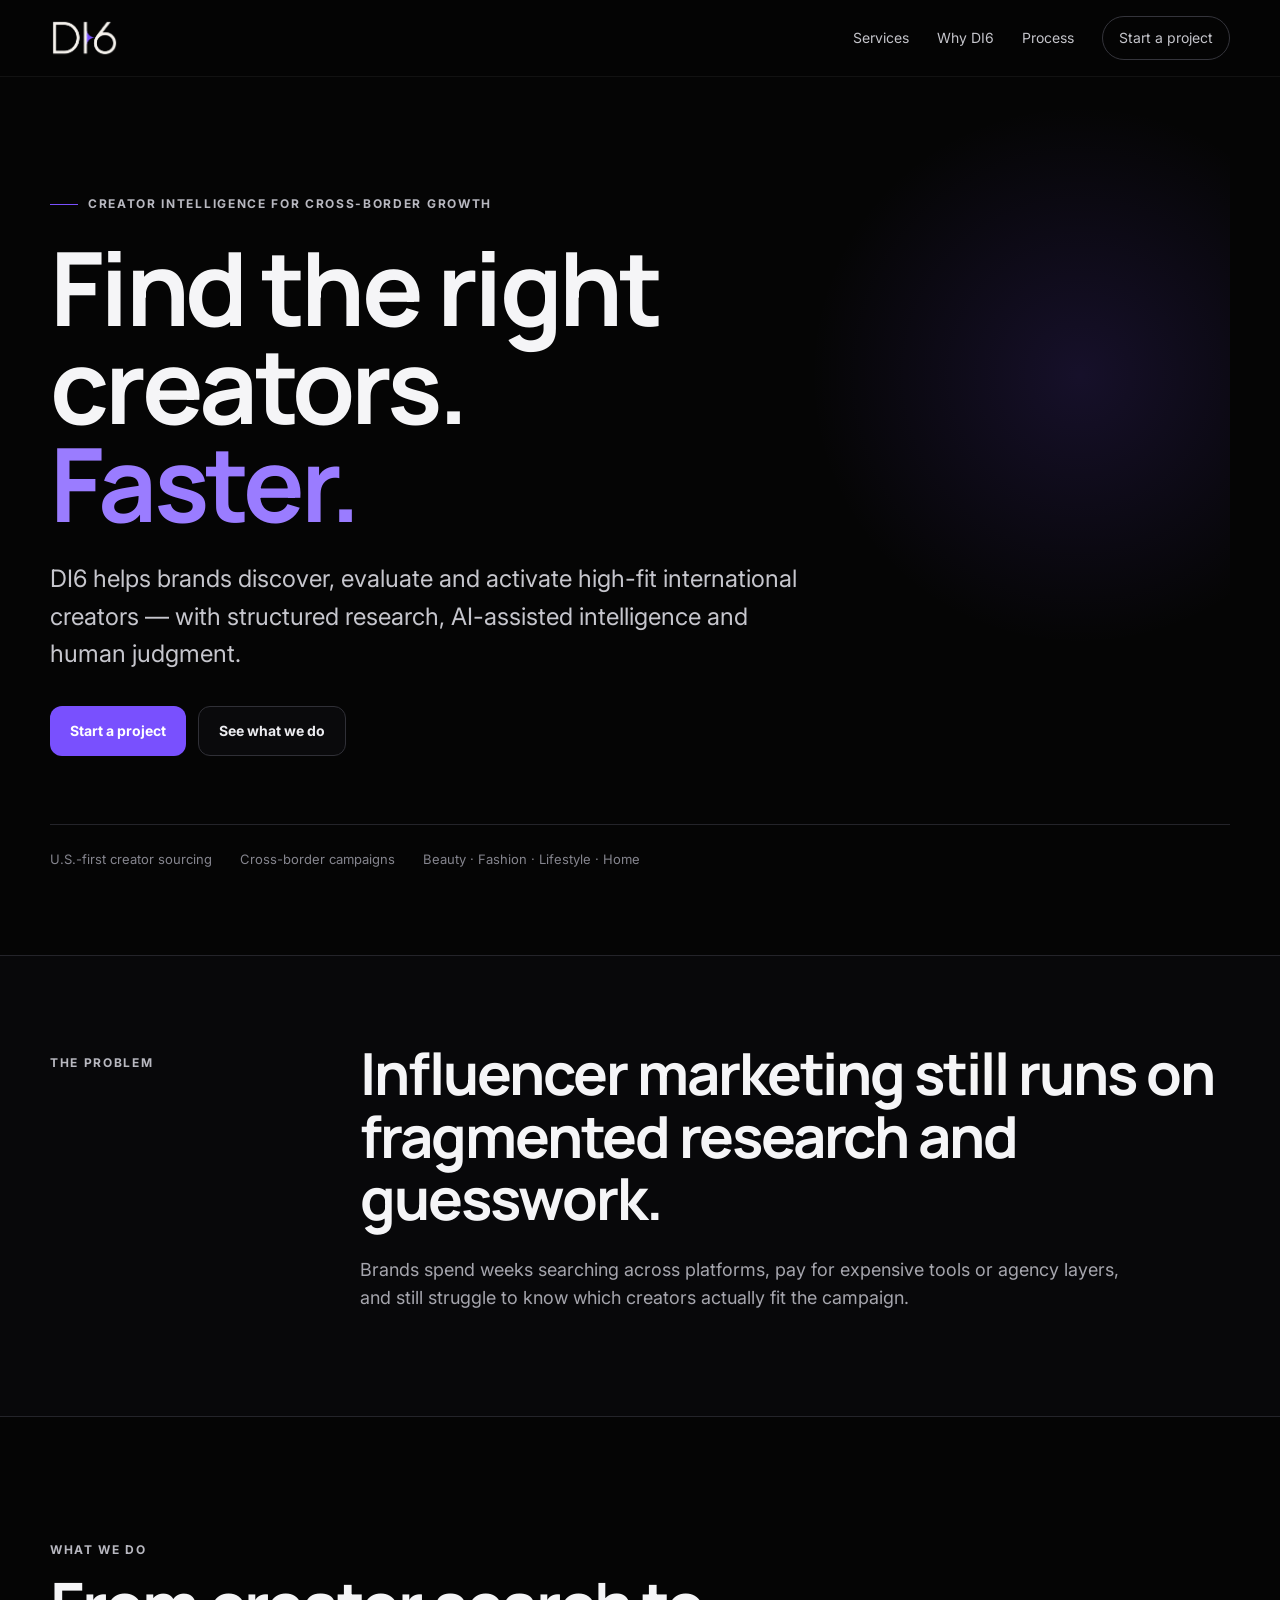
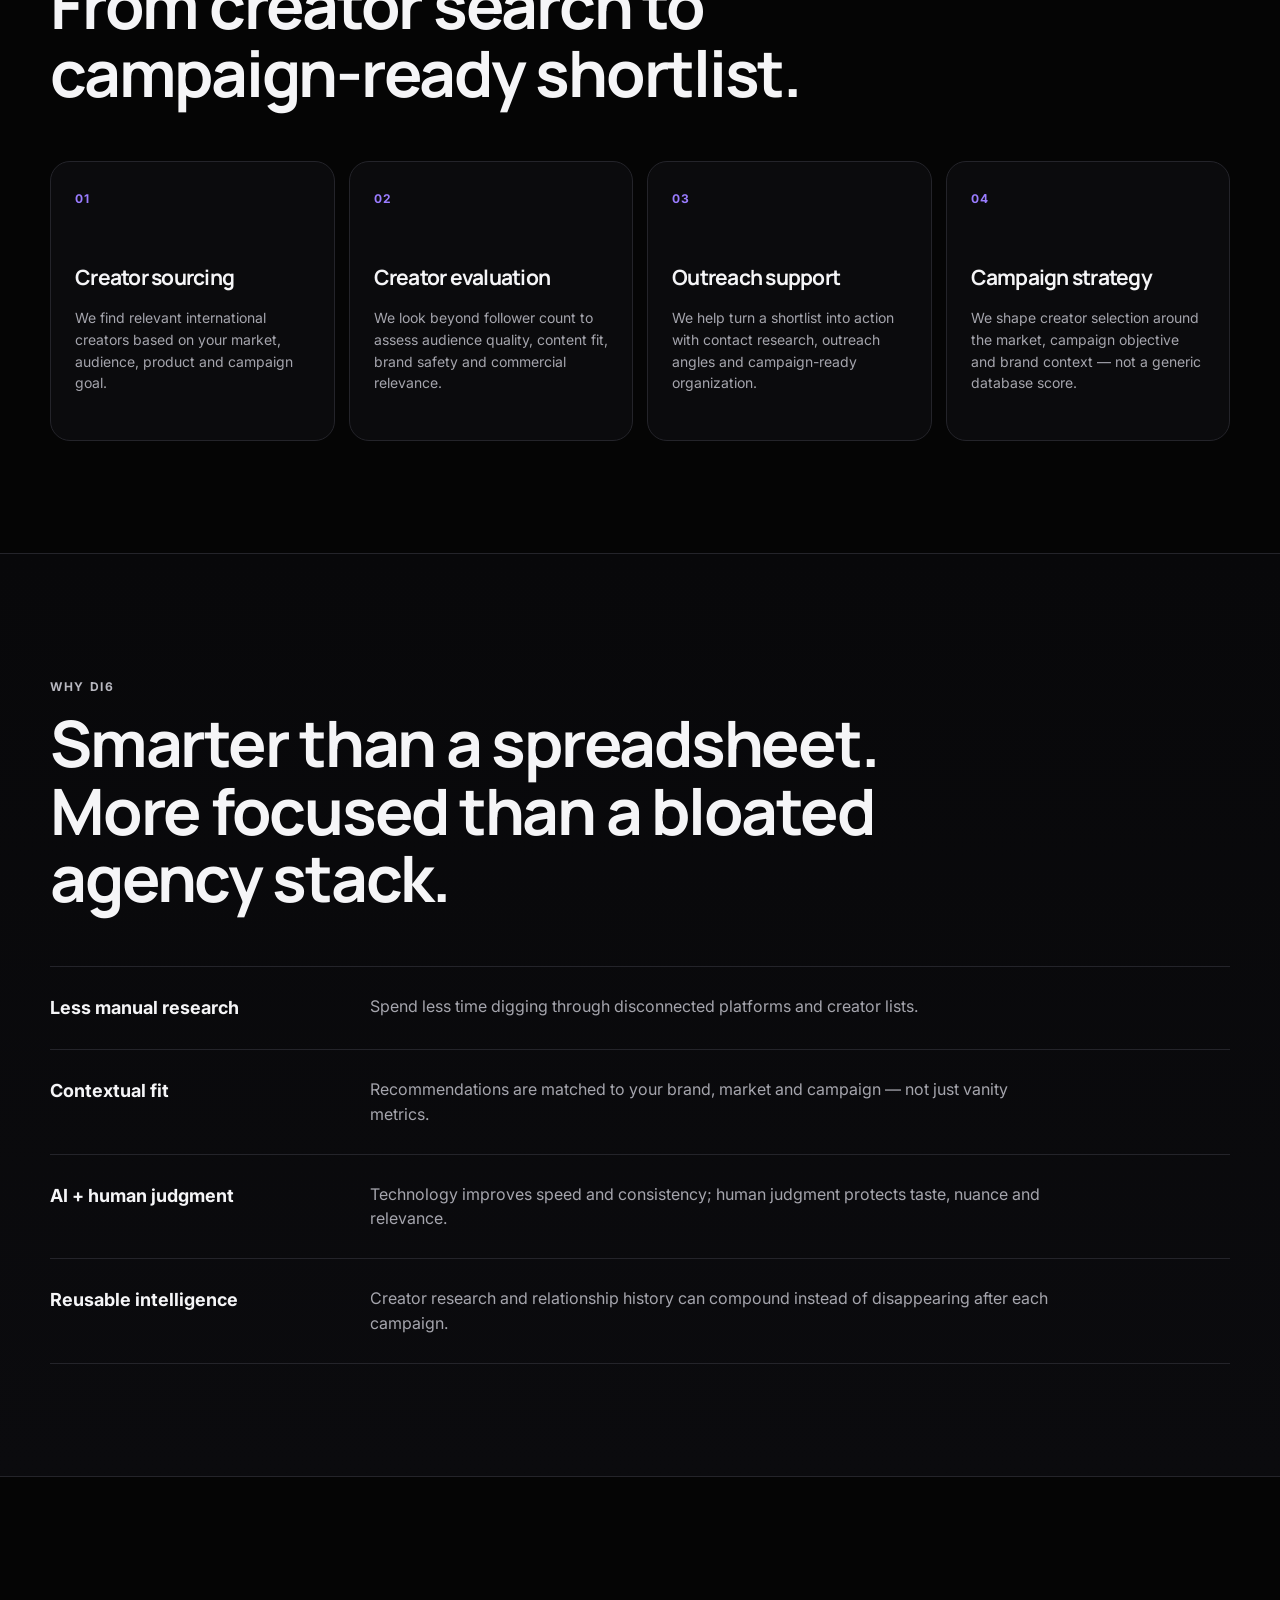
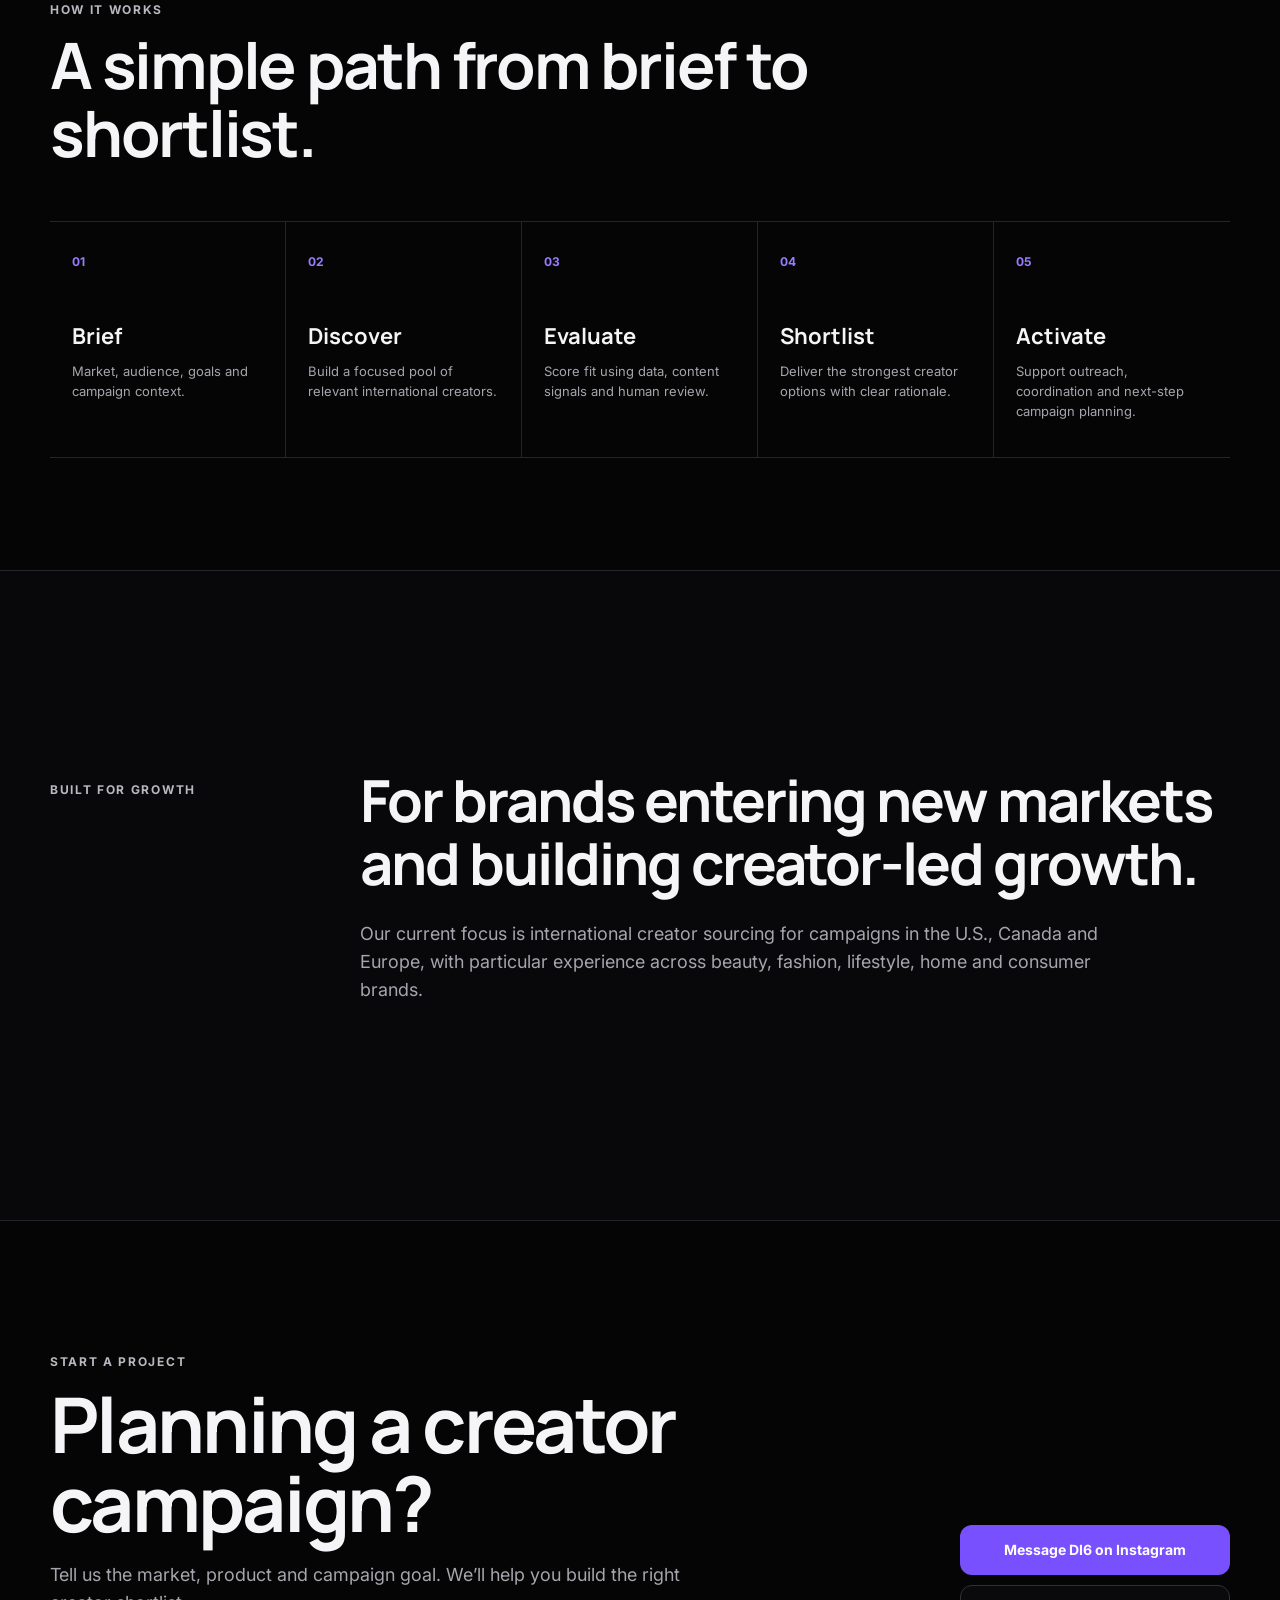
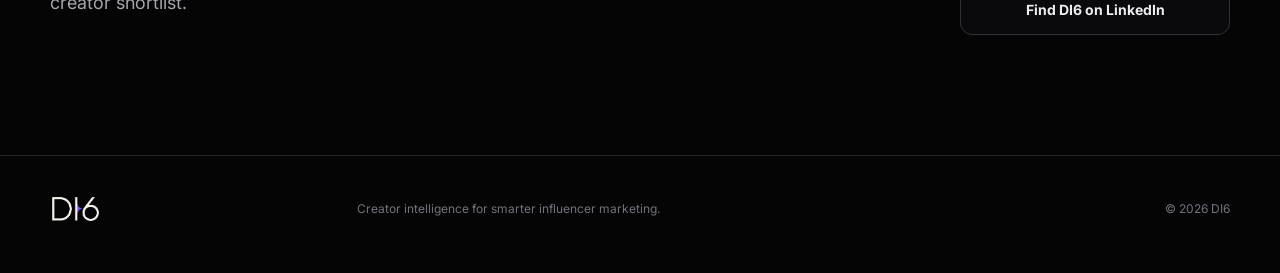
==== index.html @ 91c0b921 "Add DI6 website files" ====
<!doctype html>
<html lang="en">
<head>
  <meta charset="utf-8" />
  <meta name="viewport" content="width=device-width, initial-scale=1" />
  <meta name="description" content="DI6 helps brands find, evaluate and activate the right creators for cross-border growth." />
  <meta name="theme-color" content="#050505" />
  <title>DI6 — Creator Intelligence for Smarter Influencer Marketing</title>
  <link rel="icon" href="assets/di6-logo.png" />
  <link rel="preconnect" href="https://fonts.googleapis.com">
  <link rel="preconnect" href="https://fonts.gstatic.com" crossorigin>
  <link href="https://fonts.googleapis.com/css2?family=Inter:wght@400;500;600;700&family=Manrope:wght@500;600;700&display=swap" rel="stylesheet">
  <link rel="stylesheet" href="styles.css" />
</head>
<body>
  <header class="nav-wrap">
    <nav class="nav container" aria-label="Primary">
      <a class="brand" href="#top" aria-label="DI6 home">
        <img src="assets/di6-logo.png" alt="DI6" />
      </a>
      <div class="nav-links">
        <a href="#services">Services</a>
        <a href="#why">Why DI6</a>
        <a href="#process">Process</a>
        <a href="#contact" class="nav-cta">Start a project</a>
      </div>
      <button class="menu" aria-label="Toggle menu" aria-expanded="false">Menu</button>
    </nav>
  </header>

  <main id="top">
    <section class="hero container">
      <div class="eyebrow"><span></span> Creator intelligence for cross-border growth</div>
      <h1>Find the right creators.<br><em>Faster.</em></h1>
      <p class="hero-copy">DI6 helps brands discover, evaluate and activate high-fit international creators — with structured research, AI-assisted intelligence and human judgment.</p>
      <div class="hero-actions">
        <a class="btn primary" href="#contact">Start a project</a>
        <a class="btn ghost" href="#services">See what we do</a>
      </div>
      <div class="hero-proof" aria-label="DI6 focus areas">
        <span>U.S.-first creator sourcing</span>
        <span>Cross-border campaigns</span>
        <span>Beauty · Fashion · Lifestyle · Home</span>
      </div>
    </section>

    <section class="statement">
      <div class="container split">
        <p class="kicker">The problem</p>
        <div>
          <h2>Influencer marketing still runs on fragmented research and guesswork.</h2>
          <p>Brands spend weeks searching across platforms, pay for expensive tools or agency layers, and still struggle to know which creators actually fit the campaign.</p>
        </div>
      </div>
    </section>

    <section id="services" class="section container">
      <div class="section-head">
        <p class="kicker">What we do</p>
        <h2>From creator search to campaign-ready shortlist.</h2>
      </div>
      <div class="grid four">
        <article class="card">
          <div class="num">01</div>
          <h3>Creator sourcing</h3>
          <p>We find relevant international creators based on your market, audience, product and campaign goal.</p>
        </article>
        <article class="card">
          <div class="num">02</div>
          <h3>Creator evaluation</h3>
          <p>We look beyond follower count to assess audience quality, content fit, brand safety and commercial relevance.</p>
        </article>
        <article class="card">
          <div class="num">03</div>
          <h3>Outreach support</h3>
          <p>We help turn a shortlist into action with contact research, outreach angles and campaign-ready organization.</p>
        </article>
        <article class="card">
          <div class="num">04</div>
          <h3>Campaign strategy</h3>
          <p>We shape creator selection around the market, campaign objective and brand context — not a generic database score.</p>
        </article>
      </div>
    </section>

    <section id="why" class="section soft">
      <div class="container">
        <div class="section-head narrow">
          <p class="kicker">Why DI6</p>
          <h2>Smarter than a spreadsheet. More focused than a bloated agency stack.</h2>
        </div>
        <div class="reasons">
          <div class="reason"><strong>Less manual research</strong><span>Spend less time digging through disconnected platforms and creator lists.</span></div>
          <div class="reason"><strong>Contextual fit</strong><span>Recommendations are matched to your brand, market and campaign — not just vanity metrics.</span></div>
          <div class="reason"><strong>AI + human judgment</strong><span>Technology improves speed and consistency; human judgment protects taste, nuance and relevance.</span></div>
          <div class="reason"><strong>Reusable intelligence</strong><span>Creator research and relationship history can compound instead of disappearing after each campaign.</span></div>
        </div>
      </div>
    </section>

    <section id="process" class="section container">
      <div class="section-head">
        <p class="kicker">How it works</p>
        <h2>A simple path from brief to shortlist.</h2>
      </div>
      <div class="process" role="list">
        <div class="step" role="listitem"><span>01</span><strong>Brief</strong><p>Market, audience, goals and campaign context.</p></div>
        <div class="step" role="listitem"><span>02</span><strong>Discover</strong><p>Build a focused pool of relevant international creators.</p></div>
        <div class="step" role="listitem"><span>03</span><strong>Evaluate</strong><p>Score fit using data, content signals and human review.</p></div>
        <div class="step" role="listitem"><span>04</span><strong>Shortlist</strong><p>Deliver the strongest creator options with clear rationale.</p></div>
        <div class="step" role="listitem"><span>05</span><strong>Activate</strong><p>Support outreach, coordination and next-step campaign planning.</p></div>
      </div>
    </section>

    <section class="section audience">
      <div class="container split">
        <p class="kicker">Built for growth</p>
        <div>
          <h2>For brands entering new markets and building creator-led growth.</h2>
          <p>Our current focus is international creator sourcing for campaigns in the U.S., Canada and Europe, with particular experience across beauty, fashion, lifestyle, home and consumer brands.</p>
        </div>
      </div>
    </section>

    <section id="contact" class="contact container">
      <div>
        <p class="kicker">Start a project</p>
        <h2>Planning a creator campaign?</h2>
        <p>Tell us the market, product and campaign goal. We’ll help you build the right creator shortlist.</p>
      </div>
      <div class="contact-actions">
        <a class="btn primary" href="https://www.instagram.com/di6.io/" target="_blank" rel="noreferrer">Message DI6 on Instagram</a>
        <a class="btn ghost" href="https://www.linkedin.com/company/di6/" target="_blank" rel="noreferrer">Find DI6 on LinkedIn</a>
      </div>
    </section>
  </main>

  <footer>
    <div class="container footer-row">
      <img src="assets/di6-logo.png" alt="DI6" />
      <p>Creator intelligence for smarter influencer marketing.</p>
      <p>© <span id="year"></span> DI6</p>
    </div>
  </footer>

  <script src="script.js"></script>
</body>
</html>
---- styles.css ----
:root{
  --bg:#050505;
  --panel:#0b0b0d;
  --panel-2:#101014;
  --text:#f5f5f7;
  --muted:#a5a5ad;
  --line:#24242a;
  --purple:#7950fe;
  --purple-2:#9a7cff;
  --max:1180px;
}
*{box-sizing:border-box}
html{scroll-behavior:smooth}
body{margin:0;background:var(--bg);color:var(--text);font-family:Inter,system-ui,-apple-system,BlinkMacSystemFont,"Segoe UI",sans-serif;line-height:1.55}
a{color:inherit;text-decoration:none}
.container{width:min(calc(100% - 40px),var(--max));margin-inline:auto}
.nav-wrap{position:sticky;top:0;z-index:30;background:rgba(5,5,5,.84);backdrop-filter:blur(18px);border-bottom:1px solid rgba(255,255,255,.055)}
.nav{height:76px;display:flex;align-items:center;justify-content:space-between;gap:28px}
.brand img{display:block;width:96px;height:38px;object-fit:contain;object-position:left center}
.nav-links{display:flex;align-items:center;gap:28px;font-size:14px;color:#c4c4ca}
.nav-links a:hover{color:white}
.nav-cta{border:1px solid #34343b;border-radius:999px;padding:10px 16px!important}
.menu{display:none;background:none;border:0;color:white;font:inherit}
.hero{padding:118px 0 86px;min-height:720px;display:flex;flex-direction:column;justify-content:center;position:relative;overflow:hidden}
.hero:after{content:"";position:absolute;width:560px;height:560px;border-radius:50%;background:radial-gradient(circle,rgba(121,80,254,.15),rgba(121,80,254,0) 68%);right:-130px;top:18px;pointer-events:none}
.eyebrow,.kicker{text-transform:uppercase;letter-spacing:.14em;font-size:12px;font-weight:700;color:#b8b8c0}
.eyebrow{display:flex;align-items:center;gap:10px}
.eyebrow span{display:inline-block;width:28px;height:1px;background:var(--purple)}
h1,h2,h3{font-family:Manrope,Inter,sans-serif;margin:0;letter-spacing:-.035em}
h1{font-size:clamp(56px,8vw,104px);line-height:.96;max-width:1000px;margin:24px 0 28px}
h1 em{font-style:normal;color:var(--purple-2)}
.hero-copy{font-size:clamp(18px,2.2vw,24px);max-width:760px;color:#c6c6cd;margin:0 0 34px}
.hero-actions{display:flex;gap:12px;flex-wrap:wrap}.btn{display:inline-flex;align-items:center;justify-content:center;min-height:50px;padding:0 20px;border-radius:12px;font-size:14px;font-weight:700;transition:.18s ease}.btn:hover{transform:translateY(-1px)}.primary{background:var(--purple);color:white}.primary:hover{background:#855fff}.ghost{border:1px solid #303037;background:#0a0a0c;color:#ececf0}.ghost:hover{border-color:#484851}
.hero-proof{display:flex;gap:28px;flex-wrap:wrap;margin-top:68px;padding-top:24px;border-top:1px solid var(--line);font-size:13px;color:#85858e}
.statement,.audience{border-top:1px solid var(--line);border-bottom:1px solid var(--line);background:#08080a}.split{display:grid;grid-template-columns:240px 1fr;gap:70px;padding-top:86px;padding-bottom:86px}.split h2{font-size:clamp(34px,4.7vw,58px);line-height:1.08;max-width:900px}.split p:not(.kicker){max-width:780px;color:var(--muted);font-size:18px;margin-top:26px}
.section{padding-top:112px;padding-bottom:112px}.section-head{max-width:830px;margin-bottom:54px}.section-head.narrow{max-width:920px}.section-head h2{font-size:clamp(38px,5.1vw,64px);line-height:1.06;margin-top:10px}.grid.four{display:grid;grid-template-columns:repeat(4,1fr);gap:14px}.card{background:var(--panel);border:1px solid var(--line);border-radius:20px;padding:28px 24px;min-height:280px}.card .num{font-size:12px;color:var(--purple-2);font-weight:700;letter-spacing:.1em;margin-bottom:52px}.card h3{font-size:21px;margin-bottom:14px}.card p{color:var(--muted);font-size:14px;margin:0}
.soft{background:linear-gradient(180deg,#08080a 0%,#0b0b0e 100%);border-top:1px solid var(--line);border-bottom:1px solid var(--line)}.reasons{border-top:1px solid var(--line)}.reason{display:grid;grid-template-columns:280px 1fr;gap:40px;padding:27px 0;border-bottom:1px solid var(--line)}.reason strong{font-size:18px}.reason span{color:var(--muted);font-size:16px;max-width:680px}
.process{display:grid;grid-template-columns:repeat(5,1fr);border-top:1px solid var(--line);border-bottom:1px solid var(--line)}.step{padding:26px 22px 30px;border-right:1px solid var(--line);min-height:235px}.step:last-child{border-right:0}.step span{font-size:12px;color:var(--purple-2);font-weight:700}.step strong{display:block;font-family:Manrope,sans-serif;font-size:22px;margin:46px 0 8px}.step p{color:var(--muted);font-size:13px;margin:0}
.contact{padding-top:120px;padding-bottom:120px;display:grid;grid-template-columns:1fr auto;gap:70px;align-items:end}.contact h2{font-size:clamp(44px,6vw,78px);line-height:1.04;margin:10px 0 18px}.contact p:not(.kicker){color:var(--muted);font-size:18px;max-width:650px}.contact-actions{display:flex;flex-direction:column;gap:10px;min-width:270px}
footer{border-top:1px solid var(--line);padding:32px 0 42px}.footer-row{display:grid;grid-template-columns:1fr 2fr 1fr;align-items:center;gap:24px;color:#73737c;font-size:12px}.footer-row img{width:74px;height:28px;object-fit:contain;object-position:left}.footer-row p:last-child{text-align:right}
@media (max-width:950px){.nav-links{display:none;position:absolute;left:20px;right:20px;top:68px;background:#0b0b0e;border:1px solid var(--line);border-radius:16px;padding:18px;flex-direction:column;align-items:stretch}.nav-links.open{display:flex}.menu{display:block}.split{grid-template-columns:1fr;gap:18px}.grid.four{grid-template-columns:repeat(2,1fr)}.process{grid-template-columns:1fr 1fr}.step{border-bottom:1px solid var(--line)}.contact{grid-template-columns:1fr}.contact-actions{min-width:0;max-width:360px}.footer-row{grid-template-columns:1fr}.footer-row p:last-child{text-align:left}}
@media (max-width:620px){.container{width:min(calc(100% - 28px),var(--max))}.hero{padding-top:88px;min-height:auto}.hero-proof{gap:10px 20px}.section{padding-top:84px;padding-bottom:84px}.grid.four{grid-template-columns:1fr}.card{min-height:220px}.card .num{margin-bottom:34px}.reason{grid-template-columns:1fr;gap:8px}.process{grid-template-columns:1fr}.step{border-right:0;min-height:0}.contact{padding-top:88px;padding-bottom:88px}.btn{width:100%}}
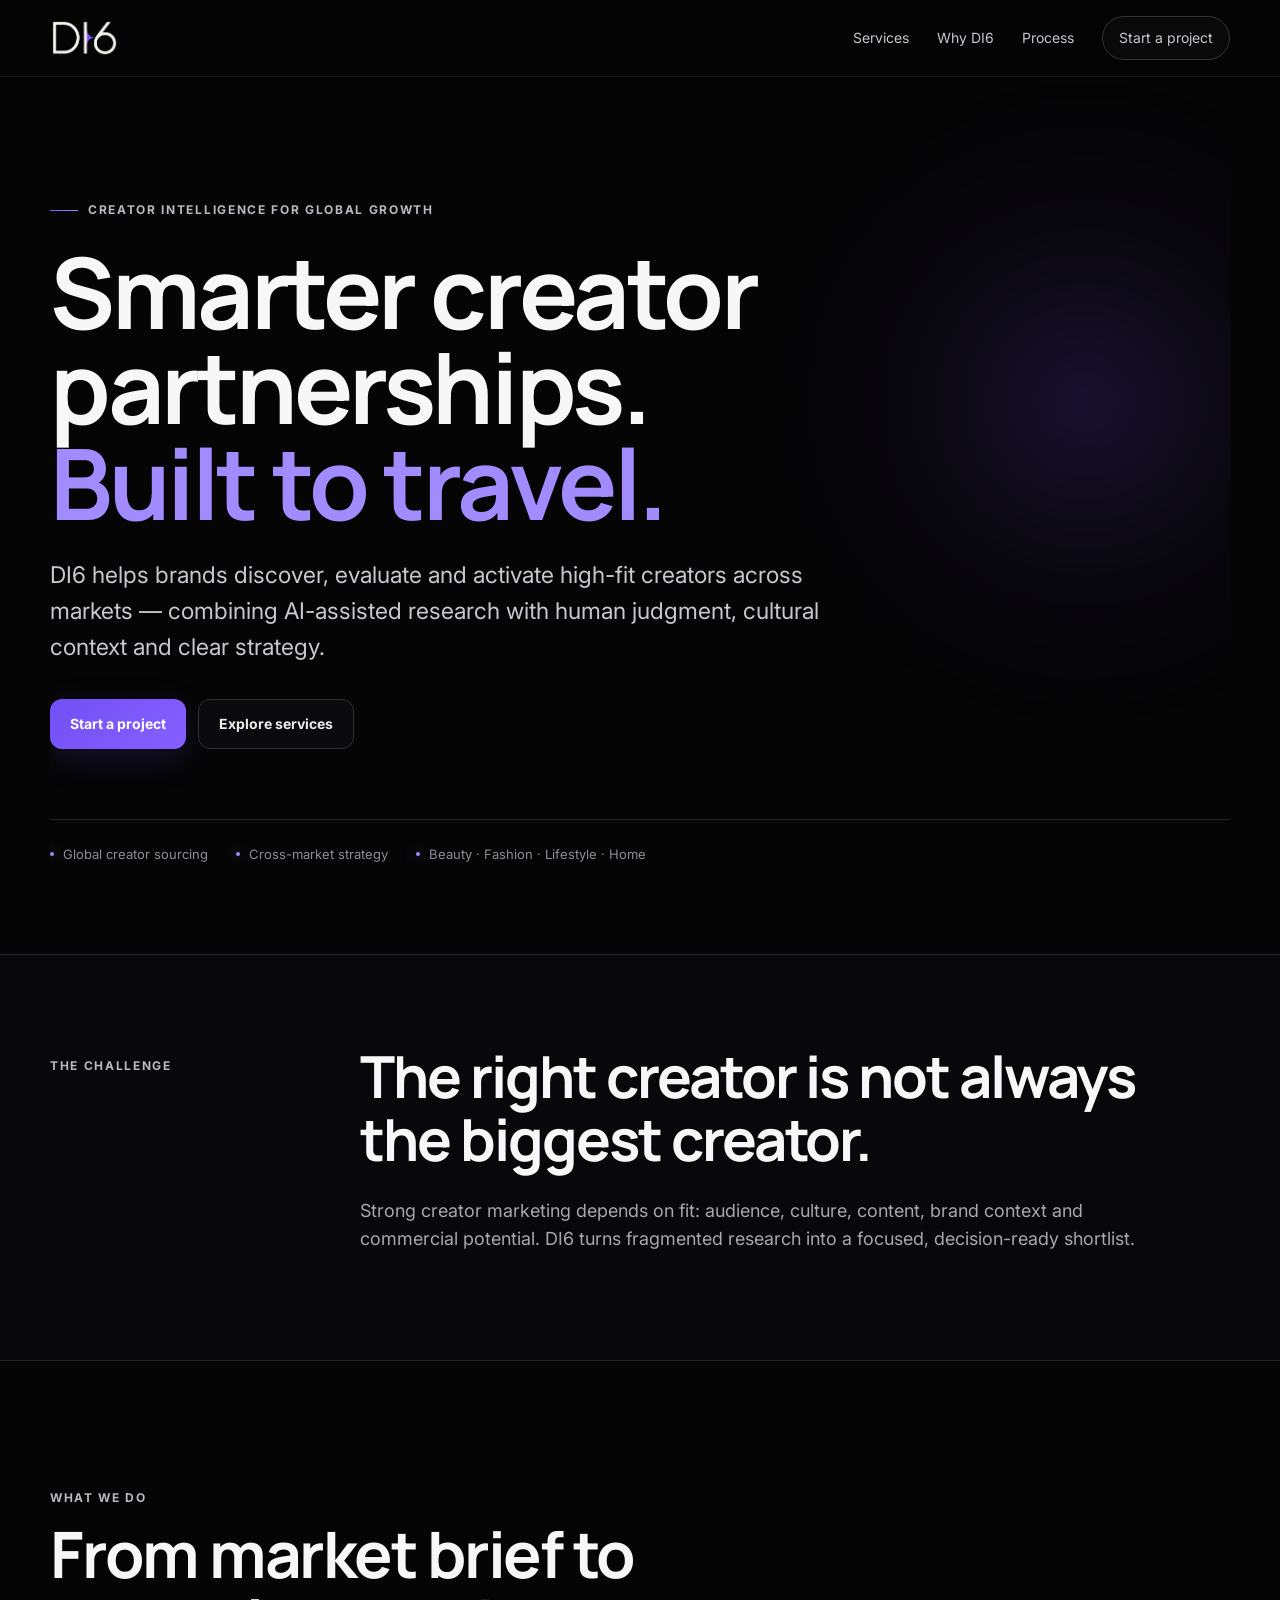
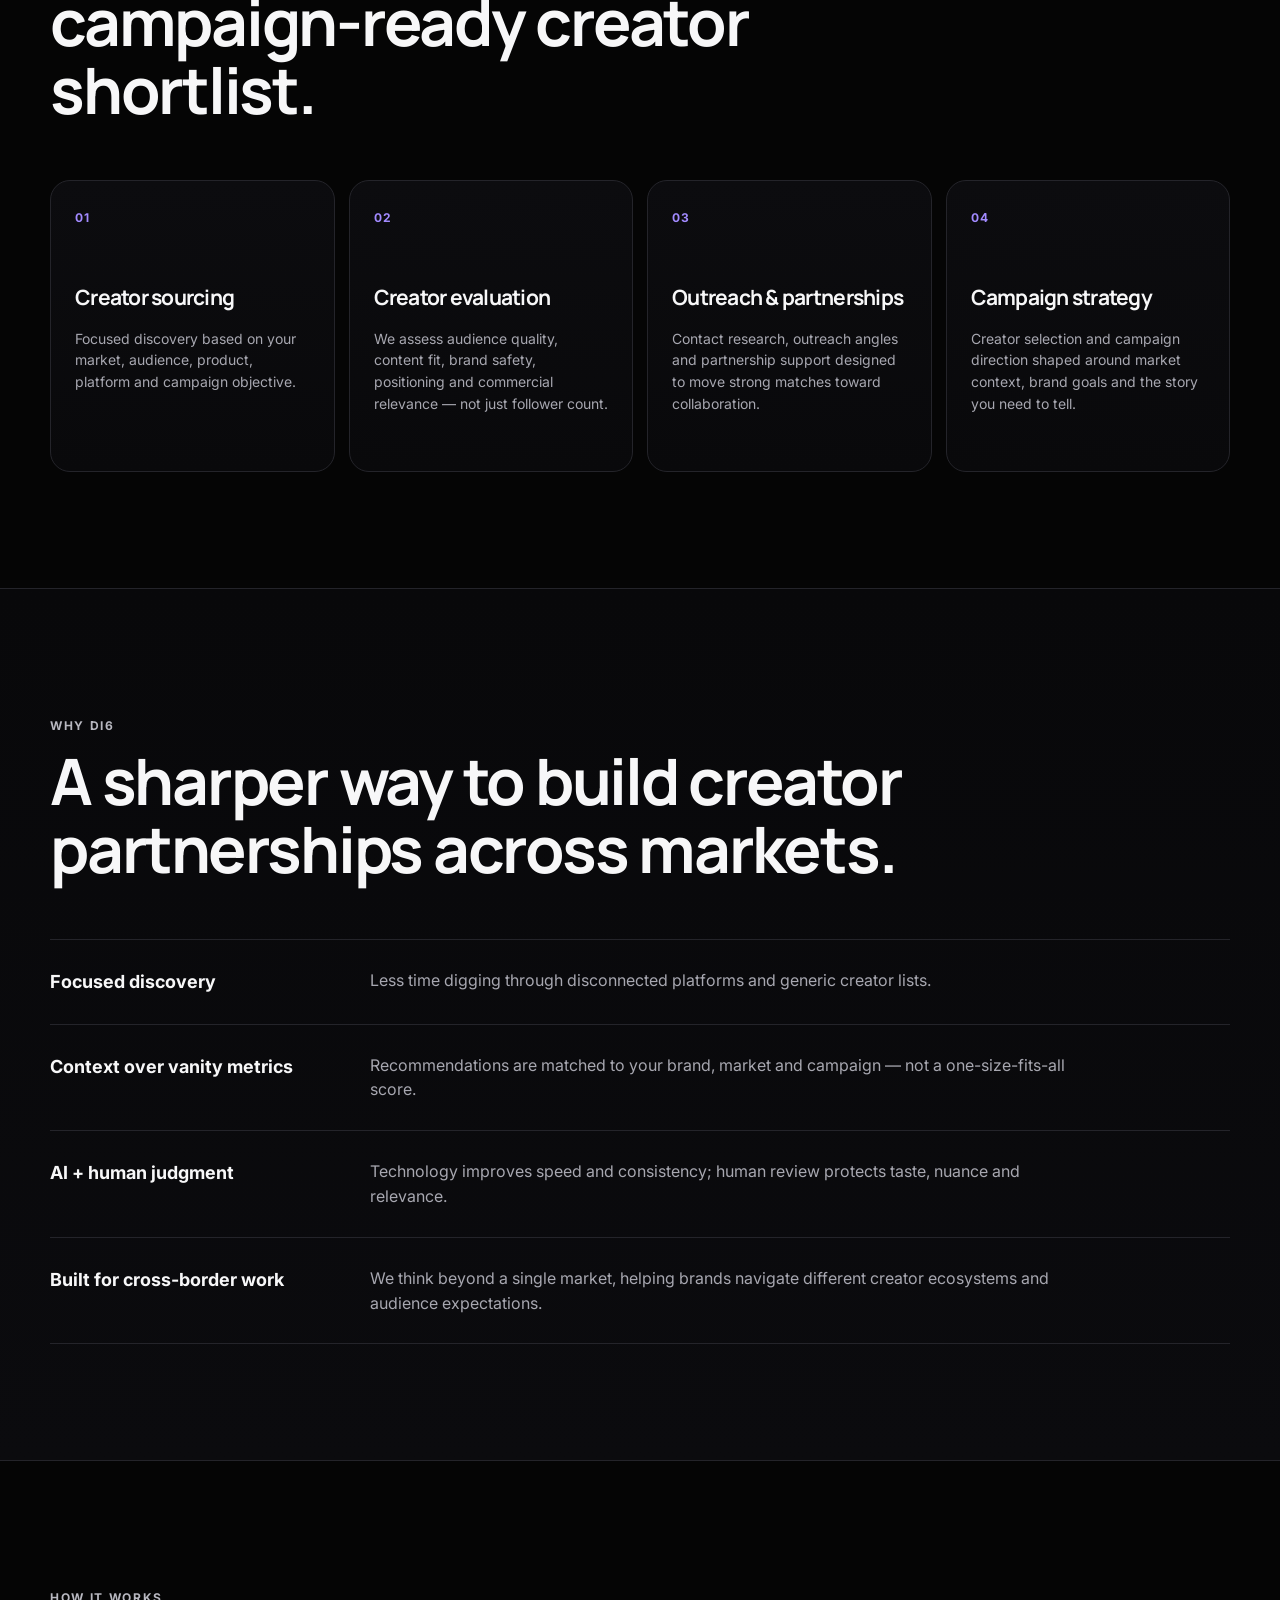
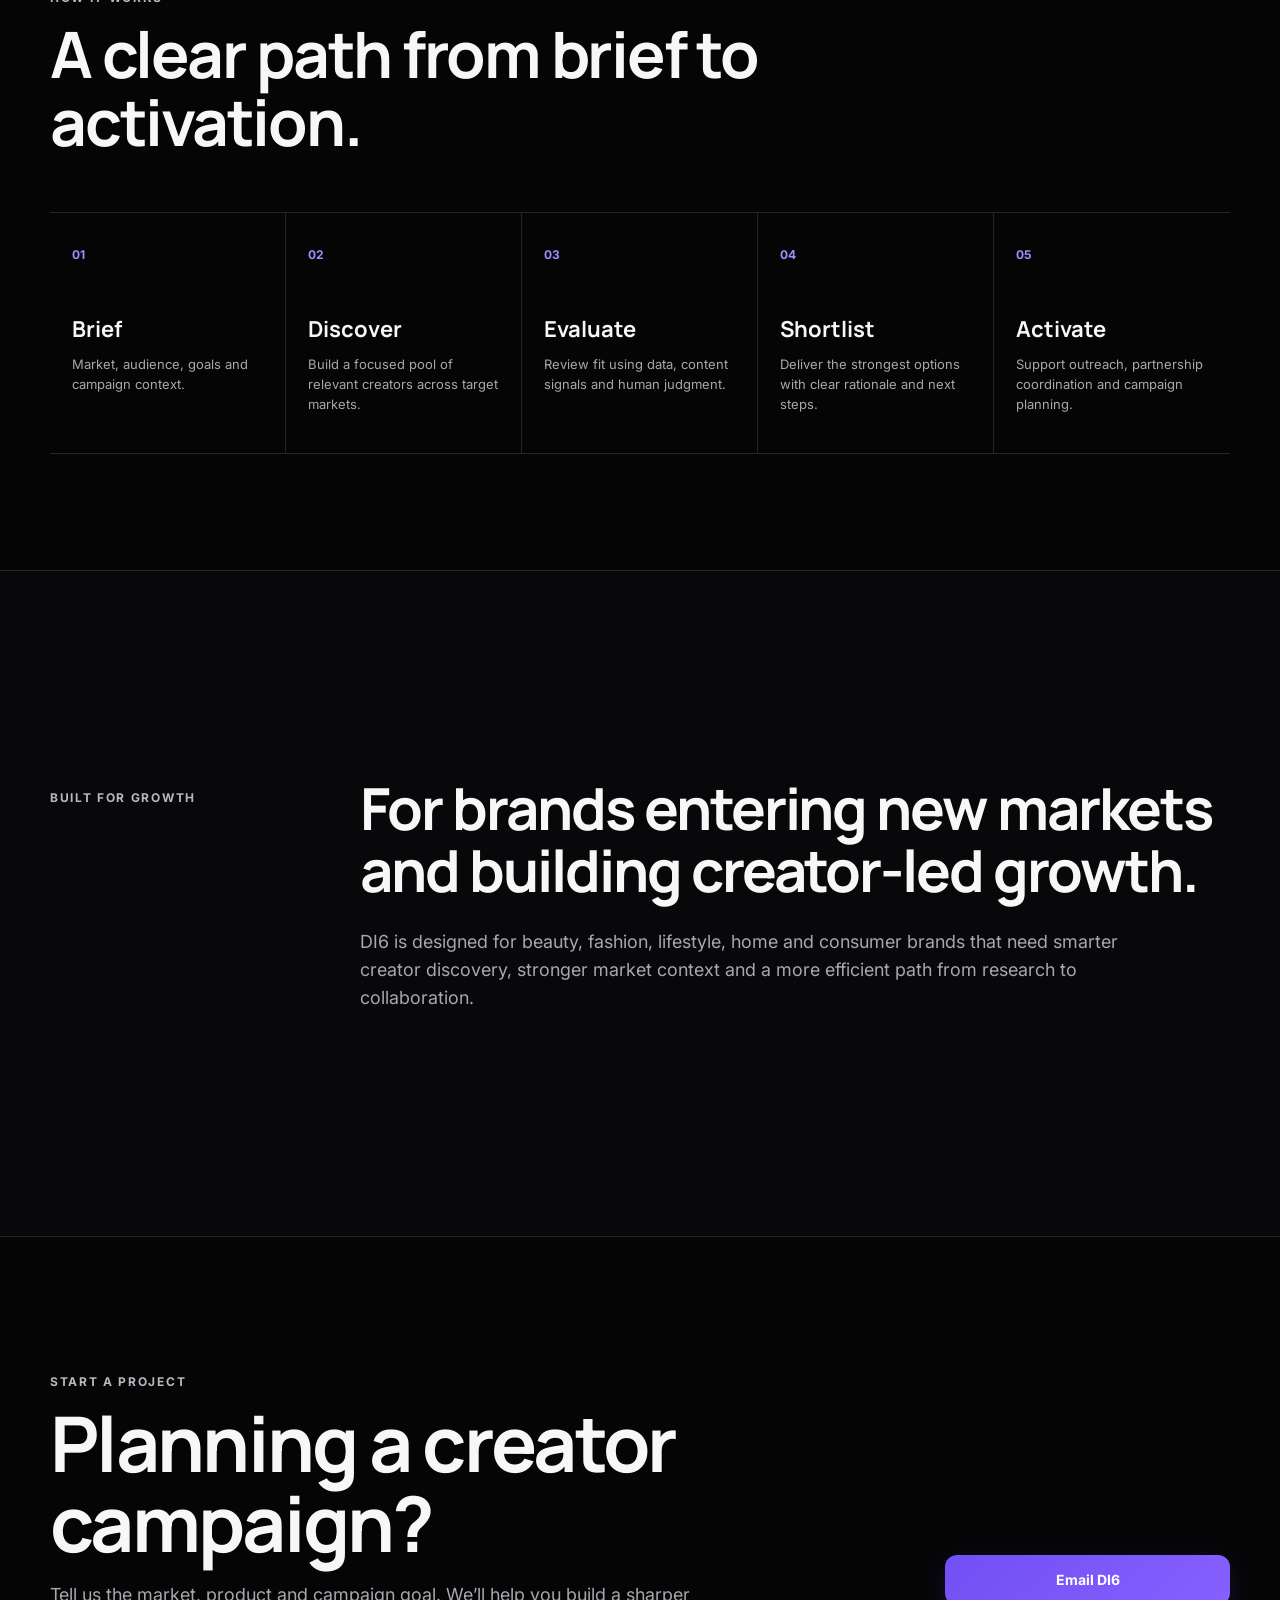
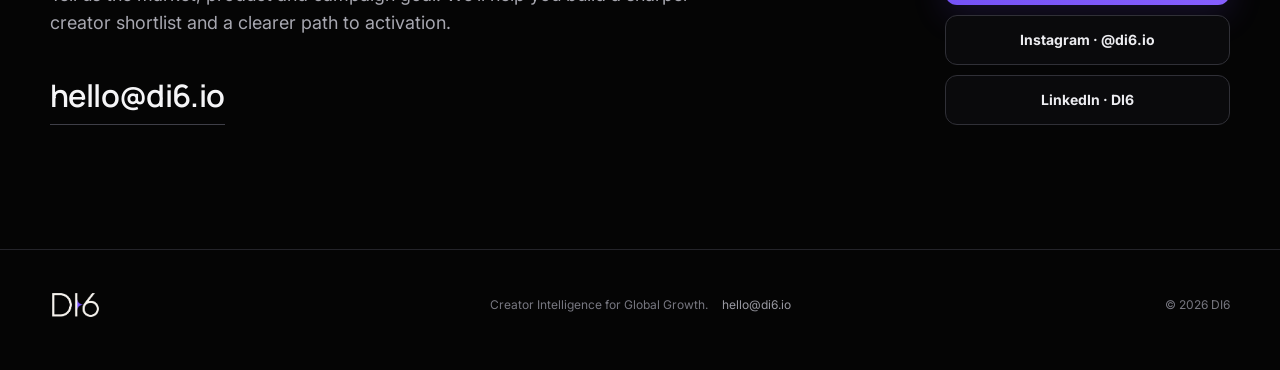
==== commit d1a16f9b: "Add files via upload DI6 update" ====
--- a/index.html
+++ b/index.html
@@ -3,9 +3,12 @@
 <head>
   <meta charset="utf-8" />
   <meta name="viewport" content="width=device-width, initial-scale=1" />
-  <meta name="description" content="DI6 helps brands find, evaluate and activate the right creators for cross-border growth." />
+  <meta name="description" content="DI6 is a creator intelligence and brand growth studio helping brands build smarter creator partnerships across markets." />
   <meta name="theme-color" content="#050505" />
-  <title>DI6 — Creator Intelligence for Smarter Influencer Marketing</title>
+  <meta property="og:title" content="DI6 — Creator Intelligence for Global Growth" />
+  <meta property="og:description" content="Smarter creator partnerships, stronger campaigns and more relevant connections across markets." />
+  <meta property="og:type" content="website" />
+  <title>DI6 — Creator Intelligence for Global Growth</title>
   <link rel="icon" href="assets/di6-logo.png" />
   <link rel="preconnect" href="https://fonts.googleapis.com">
   <link rel="preconnect" href="https://fonts.gstatic.com" crossorigin>
@@ -30,26 +33,26 @@
 
   <main id="top">
     <section class="hero container">
-      <div class="eyebrow"><span></span> Creator intelligence for cross-border growth</div>
-      <h1>Find the right creators.<br><em>Faster.</em></h1>
-      <p class="hero-copy">DI6 helps brands discover, evaluate and activate high-fit international creators — with structured research, AI-assisted intelligence and human judgment.</p>
+      <div class="eyebrow"><span></span> Creator intelligence for global growth</div>
+      <h1>Smarter creator partnerships.<br><em>Built to travel.</em></h1>
+      <p class="hero-copy">DI6 helps brands discover, evaluate and activate high-fit creators across markets — combining AI-assisted research with human judgment, cultural context and clear strategy.</p>
       <div class="hero-actions">
-        <a class="btn primary" href="#contact">Start a project</a>
-        <a class="btn ghost" href="#services">See what we do</a>
+        <a class="btn primary" href="mailto:hello@di6.io?subject=Project%20inquiry%20%E2%80%94%20DI6">Start a project</a>
+        <a class="btn ghost" href="#services">Explore services</a>
       </div>
       <div class="hero-proof" aria-label="DI6 focus areas">
-        <span>U.S.-first creator sourcing</span>
-        <span>Cross-border campaigns</span>
+        <span>Global creator sourcing</span>
+        <span>Cross-market strategy</span>
         <span>Beauty · Fashion · Lifestyle · Home</span>
       </div>
     </section>
 
     <section class="statement">
       <div class="container split">
-        <p class="kicker">The problem</p>
+        <p class="kicker">The challenge</p>
         <div>
-          <h2>Influencer marketing still runs on fragmented research and guesswork.</h2>
-          <p>Brands spend weeks searching across platforms, pay for expensive tools or agency layers, and still struggle to know which creators actually fit the campaign.</p>
+          <h2>The right creator is not always the biggest creator.</h2>
+          <p>Strong creator marketing depends on fit: audience, culture, content, brand context and commercial potential. DI6 turns fragmented research into a focused, decision-ready shortlist.</p>
         </div>
       </div>
     </section>
@@ -57,28 +60,28 @@
     <section id="services" class="section container">
       <div class="section-head">
         <p class="kicker">What we do</p>
-        <h2>From creator search to campaign-ready shortlist.</h2>
+        <h2>From market brief to campaign-ready creator shortlist.</h2>
       </div>
       <div class="grid four">
         <article class="card">
           <div class="num">01</div>
           <h3>Creator sourcing</h3>
-          <p>We find relevant international creators based on your market, audience, product and campaign goal.</p>
+          <p>Focused discovery based on your market, audience, product, platform and campaign objective.</p>
         </article>
         <article class="card">
           <div class="num">02</div>
           <h3>Creator evaluation</h3>
-          <p>We look beyond follower count to assess audience quality, content fit, brand safety and commercial relevance.</p>
+          <p>We assess audience quality, content fit, brand safety, positioning and commercial relevance — not just follower count.</p>
         </article>
         <article class="card">
           <div class="num">03</div>
-          <h3>Outreach support</h3>
-          <p>We help turn a shortlist into action with contact research, outreach angles and campaign-ready organization.</p>
+          <h3>Outreach & partnerships</h3>
+          <p>Contact research, outreach angles and partnership support designed to move strong matches toward collaboration.</p>
         </article>
         <article class="card">
           <div class="num">04</div>
           <h3>Campaign strategy</h3>
-          <p>We shape creator selection around the market, campaign objective and brand context — not a generic database score.</p>
+          <p>Creator selection and campaign direction shaped around market context, brand goals and the story you need to tell.</p>
         </article>
       </div>
     </section>
@@ -87,13 +90,13 @@
       <div class="container">
         <div class="section-head narrow">
           <p class="kicker">Why DI6</p>
-          <h2>Smarter than a spreadsheet. More focused than a bloated agency stack.</h2>
+          <h2>A sharper way to build creator partnerships across markets.</h2>
         </div>
         <div class="reasons">
-          <div class="reason"><strong>Less manual research</strong><span>Spend less time digging through disconnected platforms and creator lists.</span></div>
-          <div class="reason"><strong>Contextual fit</strong><span>Recommendations are matched to your brand, market and campaign — not just vanity metrics.</span></div>
-          <div class="reason"><strong>AI + human judgment</strong><span>Technology improves speed and consistency; human judgment protects taste, nuance and relevance.</span></div>
-          <div class="reason"><strong>Reusable intelligence</strong><span>Creator research and relationship history can compound instead of disappearing after each campaign.</span></div>
+          <div class="reason"><strong>Focused discovery</strong><span>Less time digging through disconnected platforms and generic creator lists.</span></div>
+          <div class="reason"><strong>Context over vanity metrics</strong><span>Recommendations are matched to your brand, market and campaign — not a one-size-fits-all score.</span></div>
+          <div class="reason"><strong>AI + human judgment</strong><span>Technology improves speed and consistency; human review protects taste, nuance and relevance.</span></div>
+          <div class="reason"><strong>Built for cross-border work</strong><span>We think beyond a single market, helping brands navigate different creator ecosystems and audience expectations.</span></div>
         </div>
       </div>
     </section>
@@ -101,14 +104,14 @@
     <section id="process" class="section container">
       <div class="section-head">
         <p class="kicker">How it works</p>
-        <h2>A simple path from brief to shortlist.</h2>
+        <h2>A clear path from brief to activation.</h2>
       </div>
       <div class="process" role="list">
         <div class="step" role="listitem"><span>01</span><strong>Brief</strong><p>Market, audience, goals and campaign context.</p></div>
-        <div class="step" role="listitem"><span>02</span><strong>Discover</strong><p>Build a focused pool of relevant international creators.</p></div>
-        <div class="step" role="listitem"><span>03</span><strong>Evaluate</strong><p>Score fit using data, content signals and human review.</p></div>
-        <div class="step" role="listitem"><span>04</span><strong>Shortlist</strong><p>Deliver the strongest creator options with clear rationale.</p></div>
-        <div class="step" role="listitem"><span>05</span><strong>Activate</strong><p>Support outreach, coordination and next-step campaign planning.</p></div>
+        <div class="step" role="listitem"><span>02</span><strong>Discover</strong><p>Build a focused pool of relevant creators across target markets.</p></div>
+        <div class="step" role="listitem"><span>03</span><strong>Evaluate</strong><p>Review fit using data, content signals and human judgment.</p></div>
+        <div class="step" role="listitem"><span>04</span><strong>Shortlist</strong><p>Deliver the strongest options with clear rationale and next steps.</p></div>
+        <div class="step" role="listitem"><span>05</span><strong>Activate</strong><p>Support outreach, partnership coordination and campaign planning.</p></div>
       </div>
     </section>
 
@@ -117,7 +120,7 @@
         <p class="kicker">Built for growth</p>
         <div>
           <h2>For brands entering new markets and building creator-led growth.</h2>
-          <p>Our current focus is international creator sourcing for campaigns in the U.S., Canada and Europe, with particular experience across beauty, fashion, lifestyle, home and consumer brands.</p>
+          <p>DI6 is designed for beauty, fashion, lifestyle, home and consumer brands that need smarter creator discovery, stronger market context and a more efficient path from research to collaboration.</p>
         </div>
       </div>
     </section>
@@ -126,11 +129,13 @@
       <div>
         <p class="kicker">Start a project</p>
         <h2>Planning a creator campaign?</h2>
-        <p>Tell us the market, product and campaign goal. We’ll help you build the right creator shortlist.</p>
+        <p>Tell us the market, product and campaign goal. We’ll help you build a sharper creator shortlist and a clearer path to activation.</p>
+        <a class="contact-email" href="mailto:hello@di6.io">hello@di6.io</a>
       </div>
       <div class="contact-actions">
-        <a class="btn primary" href="https://www.instagram.com/di6.io/" target="_blank" rel="noreferrer">Message DI6 on Instagram</a>
-        <a class="btn ghost" href="https://www.linkedin.com/company/di6/" target="_blank" rel="noreferrer">Find DI6 on LinkedIn</a>
+        <a class="btn primary" href="mailto:hello@di6.io?subject=Project%20inquiry%20%E2%80%94%20DI6">Email DI6</a>
+        <a class="btn ghost" href="https://www.instagram.com/di6.io/" target="_blank" rel="noreferrer">Instagram · @di6.io</a>
+        <a class="btn ghost" href="https://www.linkedin.com/company/di6/" target="_blank" rel="noreferrer">LinkedIn · DI6</a>
       </div>
     </section>
   </main>
@@ -138,7 +143,10 @@
   <footer>
     <div class="container footer-row">
       <img src="assets/di6-logo.png" alt="DI6" />
-      <p>Creator intelligence for smarter influencer marketing.</p>
+      <div class="footer-copy">
+        <p>Creator Intelligence for Global Growth.</p>
+        <a href="mailto:hello@di6.io">hello@di6.io</a>
+      </div>
       <p>© <span id="year"></span> DI6</p>
     </div>
   </footer>
--- a/styles.css
+++ b/styles.css
@@ -2,41 +2,112 @@
   --bg:#050505;
   --panel:#0b0b0d;
   --panel-2:#101014;
-  --text:#f5f5f7;
-  --muted:#a5a5ad;
+  --text:#f7f7f8;
+  --muted:#a7a7b0;
   --line:#24242a;
   --purple:#7950fe;
-  --purple-2:#9a7cff;
+  --purple-2:#a28aff;
   --max:1180px;
 }
 *{box-sizing:border-box}
 html{scroll-behavior:smooth}
-body{margin:0;background:var(--bg);color:var(--text);font-family:Inter,system-ui,-apple-system,BlinkMacSystemFont,"Segoe UI",sans-serif;line-height:1.55}
+body{margin:0;background:var(--bg);color:var(--text);font-family:Inter,system-ui,-apple-system,BlinkMacSystemFont,"Segoe UI",sans-serif;line-height:1.55;-webkit-font-smoothing:antialiased;text-rendering:optimizeLegibility}
 a{color:inherit;text-decoration:none}
 .container{width:min(calc(100% - 40px),var(--max));margin-inline:auto}
-.nav-wrap{position:sticky;top:0;z-index:30;background:rgba(5,5,5,.84);backdrop-filter:blur(18px);border-bottom:1px solid rgba(255,255,255,.055)}
+.nav-wrap{position:sticky;top:0;z-index:30;background:rgba(5,5,5,.82);backdrop-filter:blur(20px);-webkit-backdrop-filter:blur(20px);border-bottom:1px solid rgba(255,255,255,.06)}
 .nav{height:76px;display:flex;align-items:center;justify-content:space-between;gap:28px}
 .brand img{display:block;width:96px;height:38px;object-fit:contain;object-position:left center}
-.nav-links{display:flex;align-items:center;gap:28px;font-size:14px;color:#c4c4ca}
+.nav-links{display:flex;align-items:center;gap:28px;font-size:14px;color:#c7c7ce}
+.nav-links a{transition:color .18s ease,border-color .18s ease,background .18s ease}
 .nav-links a:hover{color:white}
-.nav-cta{border:1px solid #34343b;border-radius:999px;padding:10px 16px!important}
+.nav-cta{border:1px solid #34343b;border-radius:999px;padding:10px 16px!important;background:rgba(255,255,255,.02)}
+.nav-cta:hover{border-color:#575761;background:rgba(255,255,255,.035)}
 .menu{display:none;background:none;border:0;color:white;font:inherit}
-.hero{padding:118px 0 86px;min-height:720px;display:flex;flex-direction:column;justify-content:center;position:relative;overflow:hidden}
-.hero:after{content:"";position:absolute;width:560px;height:560px;border-radius:50%;background:radial-gradient(circle,rgba(121,80,254,.15),rgba(121,80,254,0) 68%);right:-130px;top:18px;pointer-events:none}
+.hero{padding:124px 0 90px;min-height:720px;display:flex;flex-direction:column;justify-content:center;position:relative;overflow:hidden}
+.hero:after{content:"";position:absolute;width:660px;height:660px;border-radius:50%;background:radial-gradient(circle,rgba(121,80,254,.17),rgba(121,80,254,.045) 36%,rgba(121,80,254,0) 70%);right:-185px;top:-5px;pointer-events:none;filter:blur(2px)}
 .eyebrow,.kicker{text-transform:uppercase;letter-spacing:.14em;font-size:12px;font-weight:700;color:#b8b8c0}
-.eyebrow{display:flex;align-items:center;gap:10px}
-.eyebrow span{display:inline-block;width:28px;height:1px;background:var(--purple)}
+.eyebrow{display:flex;align-items:center;gap:10px;position:relative;z-index:1}
+.eyebrow span{display:inline-block;width:28px;height:1px;background:linear-gradient(90deg,var(--purple),var(--purple-2))}
 h1,h2,h3{font-family:Manrope,Inter,sans-serif;margin:0;letter-spacing:-.035em}
-h1{font-size:clamp(56px,8vw,104px);line-height:.96;max-width:1000px;margin:24px 0 28px}
+h1{font-size:clamp(56px,7.7vw,100px);line-height:.97;max-width:1040px;margin:24px 0 28px;position:relative;z-index:1}
 h1 em{font-style:normal;color:var(--purple-2)}
-.hero-copy{font-size:clamp(18px,2.2vw,24px);max-width:760px;color:#c6c6cd;margin:0 0 34px}
-.hero-actions{display:flex;gap:12px;flex-wrap:wrap}.btn{display:inline-flex;align-items:center;justify-content:center;min-height:50px;padding:0 20px;border-radius:12px;font-size:14px;font-weight:700;transition:.18s ease}.btn:hover{transform:translateY(-1px)}.primary{background:var(--purple);color:white}.primary:hover{background:#855fff}.ghost{border:1px solid #303037;background:#0a0a0c;color:#ececf0}.ghost:hover{border-color:#484851}
-.hero-proof{display:flex;gap:28px;flex-wrap:wrap;margin-top:68px;padding-top:24px;border-top:1px solid var(--line);font-size:13px;color:#85858e}
-.statement,.audience{border-top:1px solid var(--line);border-bottom:1px solid var(--line);background:#08080a}.split{display:grid;grid-template-columns:240px 1fr;gap:70px;padding-top:86px;padding-bottom:86px}.split h2{font-size:clamp(34px,4.7vw,58px);line-height:1.08;max-width:900px}.split p:not(.kicker){max-width:780px;color:var(--muted);font-size:18px;margin-top:26px}
-.section{padding-top:112px;padding-bottom:112px}.section-head{max-width:830px;margin-bottom:54px}.section-head.narrow{max-width:920px}.section-head h2{font-size:clamp(38px,5.1vw,64px);line-height:1.06;margin-top:10px}.grid.four{display:grid;grid-template-columns:repeat(4,1fr);gap:14px}.card{background:var(--panel);border:1px solid var(--line);border-radius:20px;padding:28px 24px;min-height:280px}.card .num{font-size:12px;color:var(--purple-2);font-weight:700;letter-spacing:.1em;margin-bottom:52px}.card h3{font-size:21px;margin-bottom:14px}.card p{color:var(--muted);font-size:14px;margin:0}
-.soft{background:linear-gradient(180deg,#08080a 0%,#0b0b0e 100%);border-top:1px solid var(--line);border-bottom:1px solid var(--line)}.reasons{border-top:1px solid var(--line)}.reason{display:grid;grid-template-columns:280px 1fr;gap:40px;padding:27px 0;border-bottom:1px solid var(--line)}.reason strong{font-size:18px}.reason span{color:var(--muted);font-size:16px;max-width:680px}
-.process{display:grid;grid-template-columns:repeat(5,1fr);border-top:1px solid var(--line);border-bottom:1px solid var(--line)}.step{padding:26px 22px 30px;border-right:1px solid var(--line);min-height:235px}.step:last-child{border-right:0}.step span{font-size:12px;color:var(--purple-2);font-weight:700}.step strong{display:block;font-family:Manrope,sans-serif;font-size:22px;margin:46px 0 8px}.step p{color:var(--muted);font-size:13px;margin:0}
-.contact{padding-top:120px;padding-bottom:120px;display:grid;grid-template-columns:1fr auto;gap:70px;align-items:end}.contact h2{font-size:clamp(44px,6vw,78px);line-height:1.04;margin:10px 0 18px}.contact p:not(.kicker){color:var(--muted);font-size:18px;max-width:650px}.contact-actions{display:flex;flex-direction:column;gap:10px;min-width:270px}
-footer{border-top:1px solid var(--line);padding:32px 0 42px}.footer-row{display:grid;grid-template-columns:1fr 2fr 1fr;align-items:center;gap:24px;color:#73737c;font-size:12px}.footer-row img{width:74px;height:28px;object-fit:contain;object-position:left}.footer-row p:last-child{text-align:right}
-@media (max-width:950px){.nav-links{display:none;position:absolute;left:20px;right:20px;top:68px;background:#0b0b0e;border:1px solid var(--line);border-radius:16px;padding:18px;flex-direction:column;align-items:stretch}.nav-links.open{display:flex}.menu{display:block}.split{grid-template-columns:1fr;gap:18px}.grid.four{grid-template-columns:repeat(2,1fr)}.process{grid-template-columns:1fr 1fr}.step{border-bottom:1px solid var(--line)}.contact{grid-template-columns:1fr}.contact-actions{min-width:0;max-width:360px}.footer-row{grid-template-columns:1fr}.footer-row p:last-child{text-align:left}}
-@media (max-width:620px){.container{width:min(calc(100% - 28px),var(--max))}.hero{padding-top:88px;min-height:auto}.hero-proof{gap:10px 20px}.section{padding-top:84px;padding-bottom:84px}.grid.four{grid-template-columns:1fr}.card{min-height:220px}.card .num{margin-bottom:34px}.reason{grid-template-columns:1fr;gap:8px}.process{grid-template-columns:1fr}.step{border-right:0;min-height:0}.contact{padding-top:88px;padding-bottom:88px}.btn{width:100%}}
+.hero-copy{font-size:clamp(18px,2.1vw,23px);max-width:790px;color:#c8c8cf;margin:0 0 34px;position:relative;z-index:1}
+.hero-actions{display:flex;gap:12px;flex-wrap:wrap;position:relative;z-index:1}
+.btn{display:inline-flex;align-items:center;justify-content:center;min-height:50px;padding:0 20px;border-radius:12px;font-size:14px;font-weight:700;transition:transform .18s ease,background .18s ease,border-color .18s ease,box-shadow .18s ease}
+.btn:hover{transform:translateY(-1px)}
+.primary{background:linear-gradient(135deg,#7250f5,#865fff);color:white;box-shadow:0 10px 34px rgba(121,80,254,.16)}
+.primary:hover{background:linear-gradient(135deg,#7c59fa,#9270ff);box-shadow:0 12px 38px rgba(121,80,254,.23)}
+.ghost{border:1px solid #303037;background:#0a0a0c;color:#ececf0}
+.ghost:hover{border-color:#4b4b54;background:#0d0d10}
+.hero-proof{display:flex;gap:28px;flex-wrap:wrap;margin-top:70px;padding-top:24px;border-top:1px solid var(--line);font-size:13px;color:#8d8d96;position:relative;z-index:1}
+.hero-proof span{display:flex;align-items:center;gap:9px}
+.hero-proof span:before{content:"";width:4px;height:4px;border-radius:50%;background:var(--purple-2);box-shadow:0 0 14px rgba(162,138,255,.8)}
+.statement,.audience{border-top:1px solid var(--line);border-bottom:1px solid var(--line);background:#08080a}
+.split{display:grid;grid-template-columns:240px 1fr;gap:70px;padding-top:90px;padding-bottom:90px}
+.split h2{font-size:clamp(34px,4.6vw,58px);line-height:1.08;max-width:900px}
+.split p:not(.kicker){max-width:790px;color:var(--muted);font-size:18px;margin-top:26px}
+.section{padding-top:116px;padding-bottom:116px}
+.section-head{max-width:850px;margin-bottom:56px}
+.section-head.narrow{max-width:930px}
+.section-head h2{font-size:clamp(38px,5vw,64px);line-height:1.06;margin-top:10px}
+.grid.four{display:grid;grid-template-columns:repeat(4,1fr);gap:14px}
+.card{background:linear-gradient(180deg,#0c0c0f 0%,#09090b 100%);border:1px solid var(--line);border-radius:20px;padding:28px 24px;min-height:292px;transition:transform .2s ease,border-color .2s ease,background .2s ease}
+.card:hover{transform:translateY(-3px);border-color:#373741;background:linear-gradient(180deg,#0e0e12 0%,#0a0a0d 100%)}
+.card .num{font-size:12px;color:var(--purple-2);font-weight:700;letter-spacing:.1em;margin-bottom:54px}
+.card h3{font-size:21px;margin-bottom:14px}
+.card p{color:var(--muted);font-size:14px;margin:0}
+.soft{background:linear-gradient(180deg,#08080a 0%,#0b0b0e 100%);border-top:1px solid var(--line);border-bottom:1px solid var(--line)}
+.reasons{border-top:1px solid var(--line)}
+.reason{display:grid;grid-template-columns:280px 1fr;gap:40px;padding:28px 0;border-bottom:1px solid var(--line)}
+.reason strong{font-size:18px}
+.reason span{color:var(--muted);font-size:16px;max-width:700px}
+.process{display:grid;grid-template-columns:repeat(5,1fr);border-top:1px solid var(--line);border-bottom:1px solid var(--line)}
+.step{padding:28px 22px 32px;border-right:1px solid var(--line);min-height:240px;transition:background .18s ease}
+.step:hover{background:#08080a}
+.step:last-child{border-right:0}
+.step span{font-size:12px;color:var(--purple-2);font-weight:700}
+.step strong{display:block;font-family:Manrope,sans-serif;font-size:22px;margin:46px 0 8px}
+.step p{color:var(--muted);font-size:13px;margin:0}
+.contact{padding-top:124px;padding-bottom:124px;display:grid;grid-template-columns:1fr auto;gap:70px;align-items:end}
+.contact h2{font-size:clamp(44px,6vw,78px);line-height:1.04;margin:10px 0 18px}
+.contact p:not(.kicker){color:var(--muted);font-size:18px;max-width:680px}
+.contact-email{display:inline-block;margin-top:16px;font-family:Manrope,Inter,sans-serif;font-size:clamp(22px,2.5vw,31px);font-weight:600;letter-spacing:-.02em;color:#f5f5f7;border-bottom:1px solid #3f3f48;padding-bottom:5px;transition:color .18s ease,border-color .18s ease}
+.contact-email:hover{color:var(--purple-2);border-color:var(--purple)}
+.contact-actions{display:flex;flex-direction:column;gap:10px;min-width:285px}
+footer{border-top:1px solid var(--line);padding:34px 0 44px}
+.footer-row{display:grid;grid-template-columns:1fr 2fr 1fr;align-items:center;gap:24px;color:#777780;font-size:12px}
+.footer-row img{width:74px;height:28px;object-fit:contain;object-position:left}
+.footer-copy{display:flex;align-items:center;justify-content:center;gap:14px;flex-wrap:wrap}
+.footer-copy p{margin:0}
+.footer-copy a{color:#9999a2;transition:color .18s ease}
+.footer-copy a:hover{color:#d7d7dd}
+.footer-row>p:last-child{text-align:right}
+@media (max-width:950px){
+  .nav-links{display:none;position:absolute;left:20px;right:20px;top:68px;background:#0b0b0e;border:1px solid var(--line);border-radius:16px;padding:18px;flex-direction:column;align-items:stretch;box-shadow:0 24px 60px rgba(0,0,0,.45)}
+  .nav-links.open{display:flex}
+  .menu{display:block}
+  .split{grid-template-columns:1fr;gap:18px}
+  .grid.four{grid-template-columns:repeat(2,1fr)}
+  .process{grid-template-columns:1fr 1fr}
+  .step{border-bottom:1px solid var(--line)}
+  .contact{grid-template-columns:1fr}
+  .contact-actions{min-width:0;max-width:380px}
+  .footer-row{grid-template-columns:1fr}
+  .footer-copy{justify-content:flex-start}
+  .footer-row>p:last-child{text-align:left}
+}
+@media (max-width:620px){
+  .container{width:min(calc(100% - 28px),var(--max))}
+  .hero{padding-top:90px;min-height:auto}
+  .hero-proof{gap:10px 20px;margin-top:56px}
+  .section{padding-top:86px;padding-bottom:86px}
+  .grid.four{grid-template-columns:1fr}
+  .card{min-height:225px}
+  .card .num{margin-bottom:34px}
+  .reason{grid-template-columns:1fr;gap:8px}
+  .process{grid-template-columns:1fr}
+  .step{border-right:0;min-height:0}
+  .contact{padding-top:90px;padding-bottom:90px}
+  .btn{width:100%}
+  .contact-email{font-size:23px}
+}
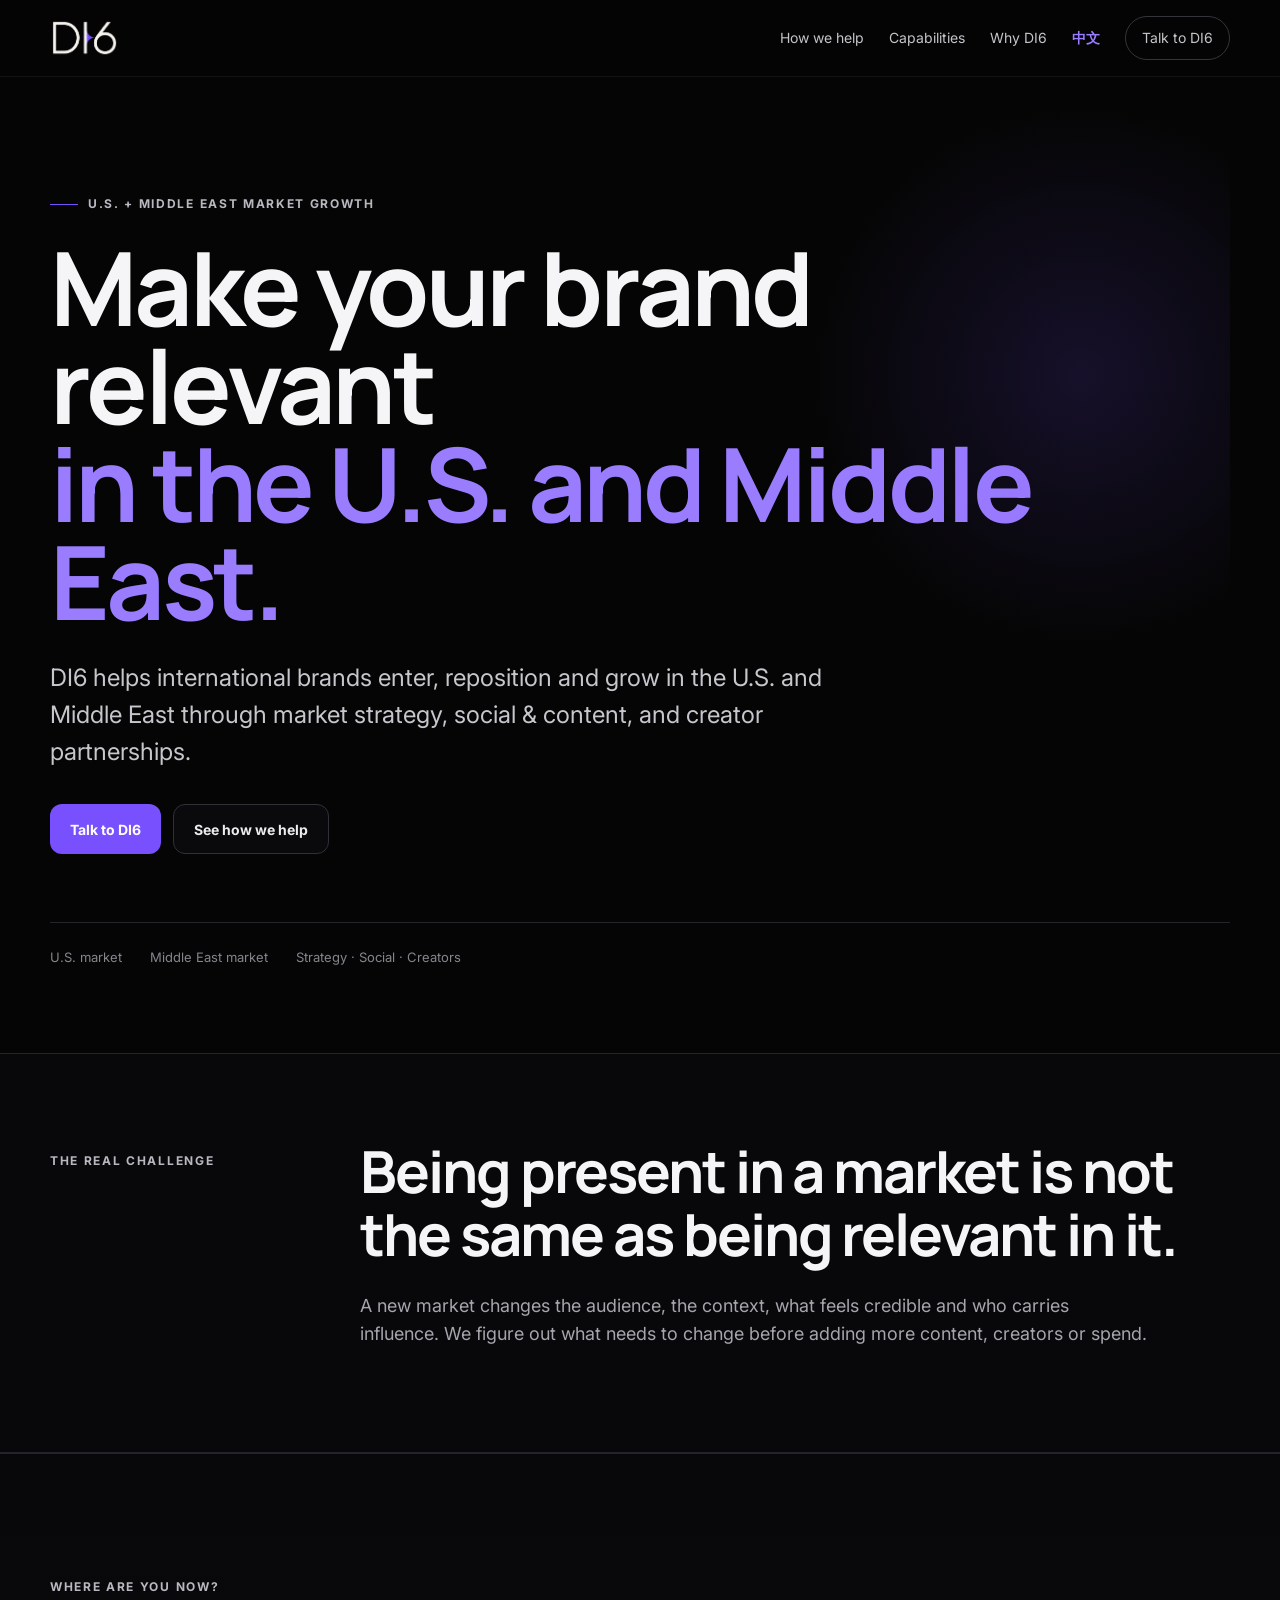
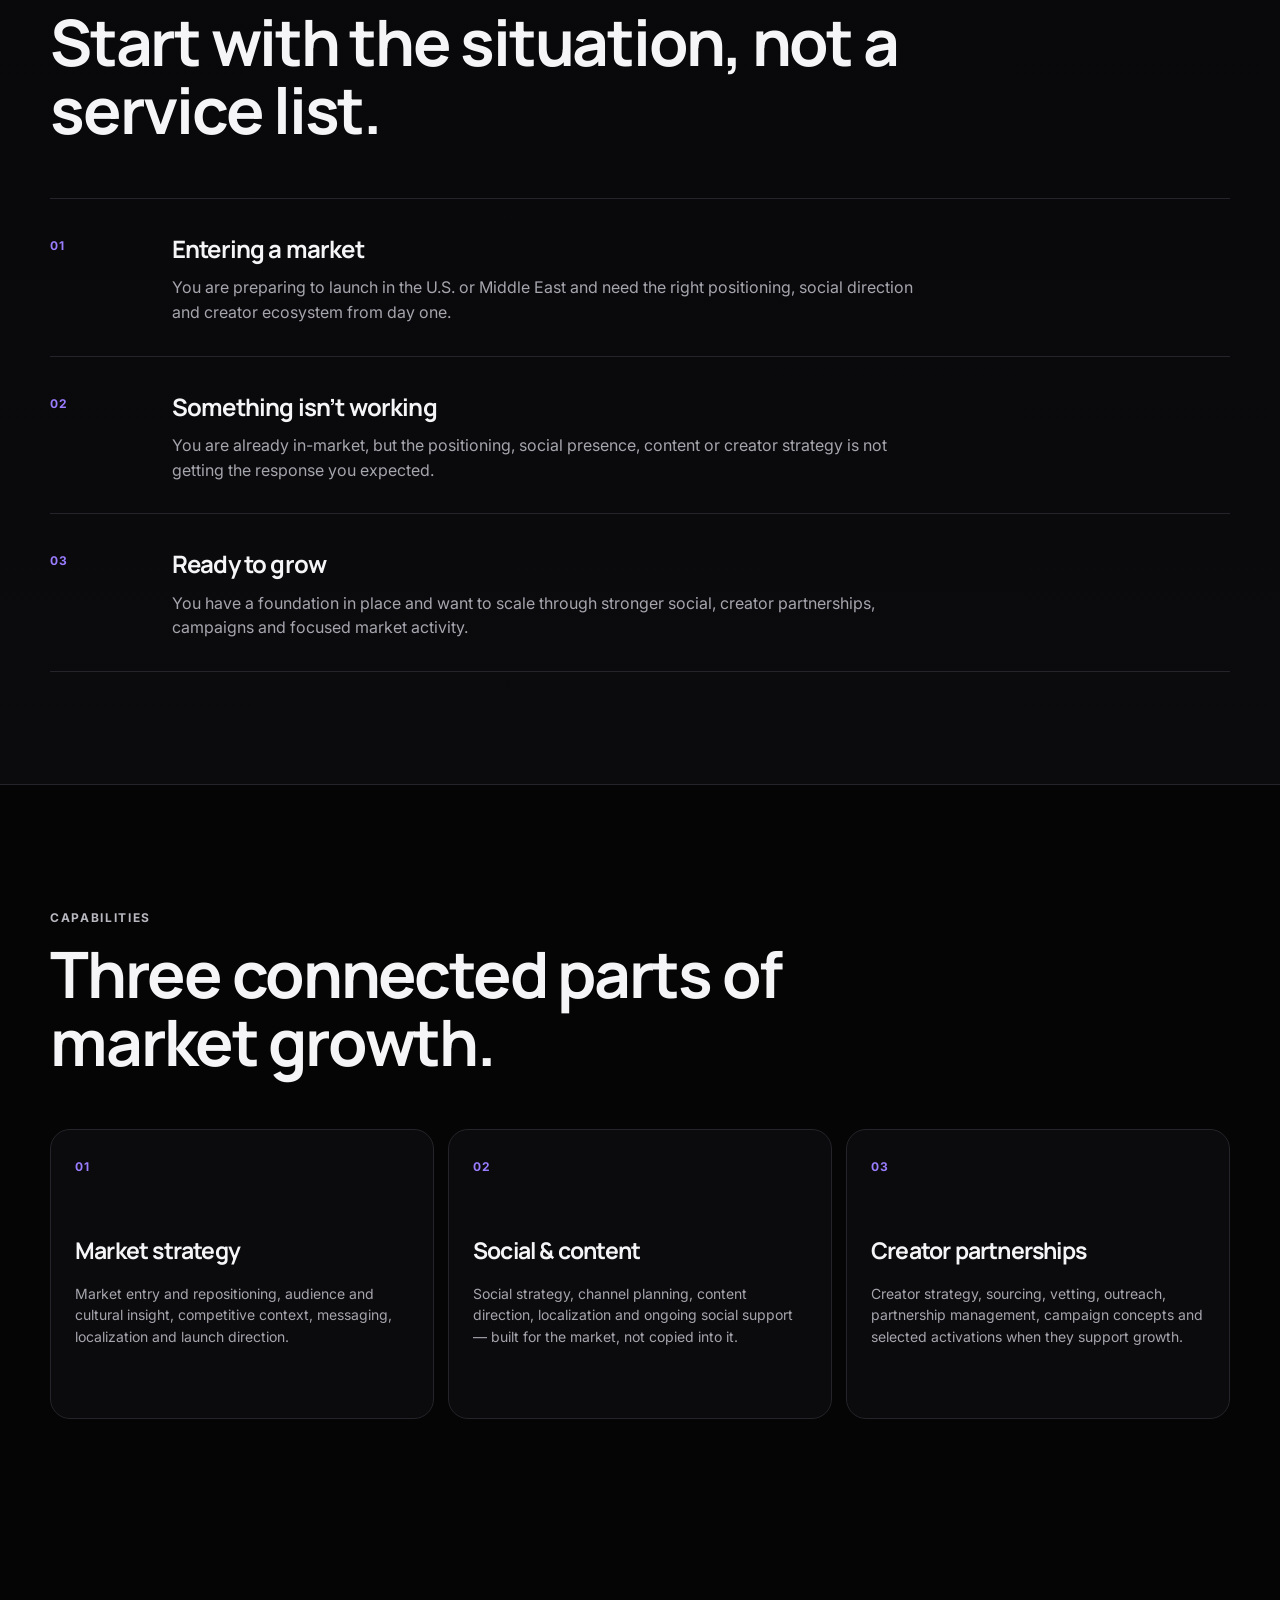
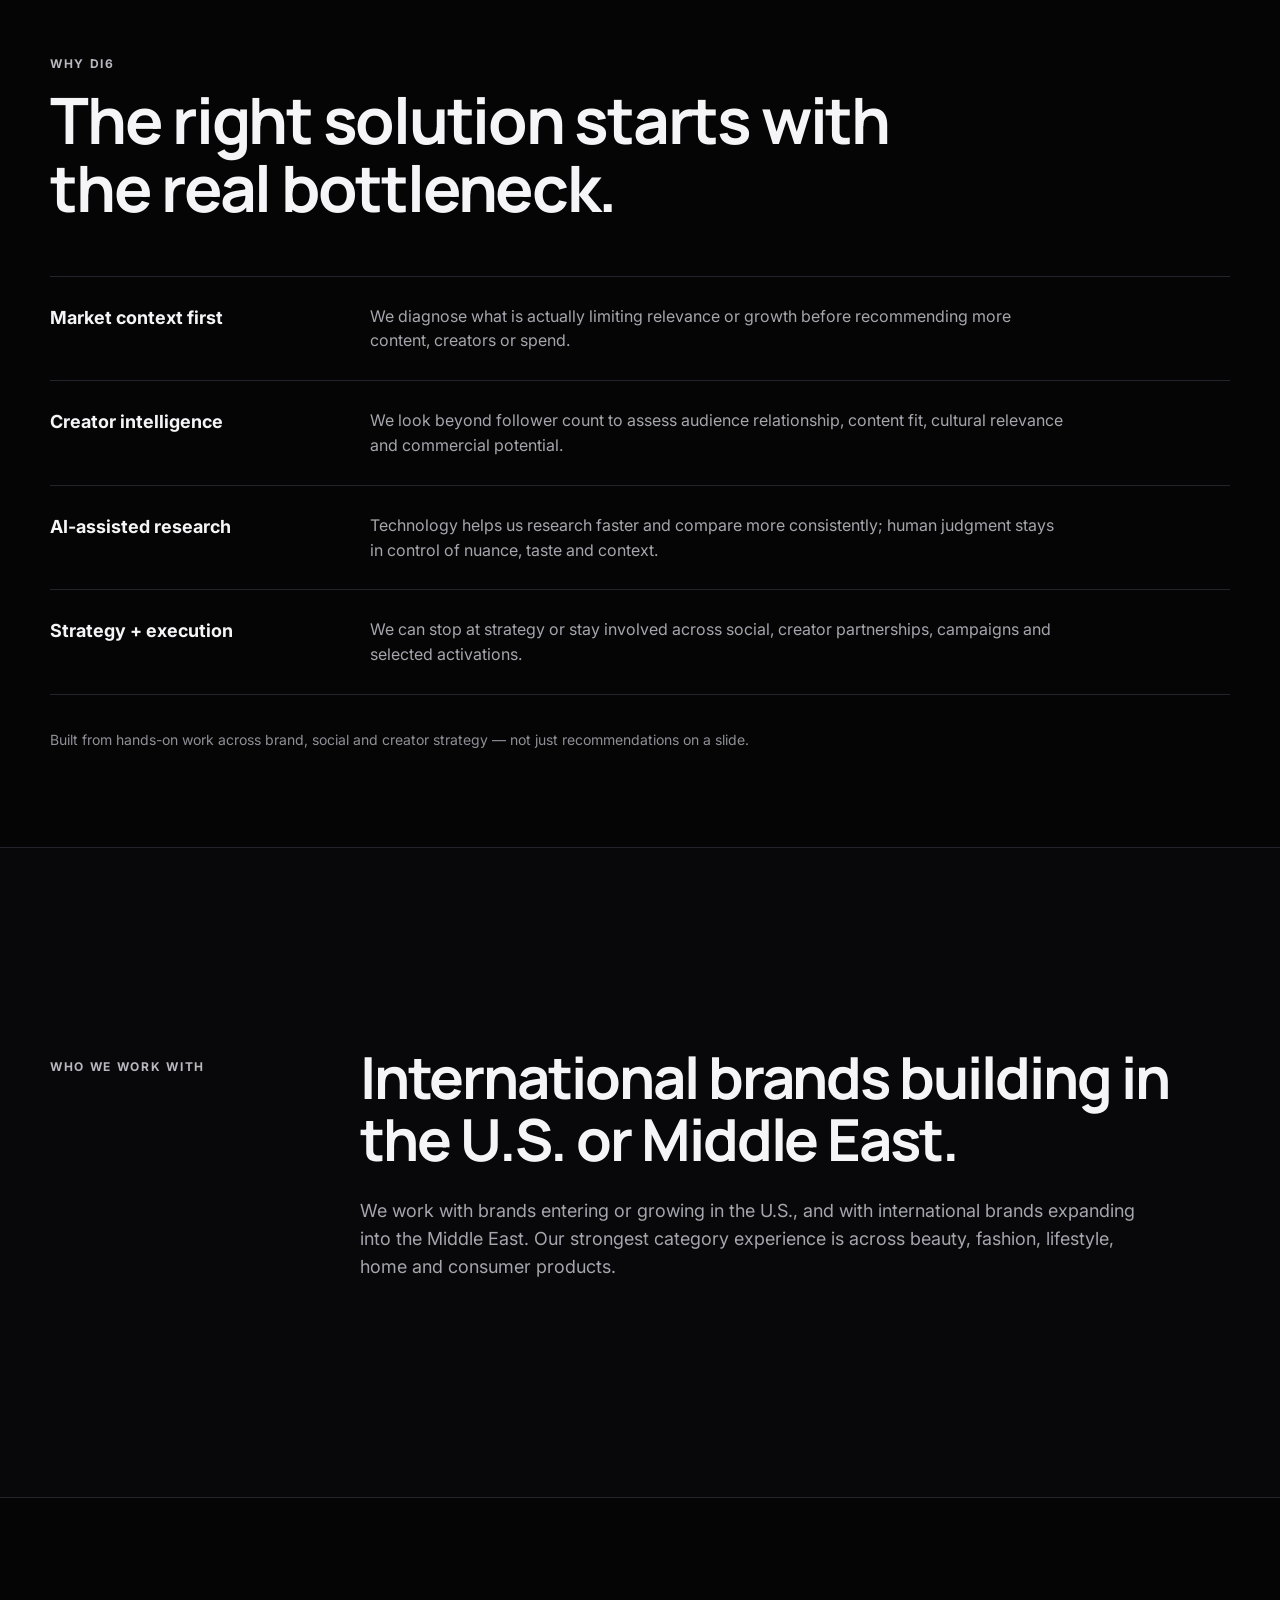
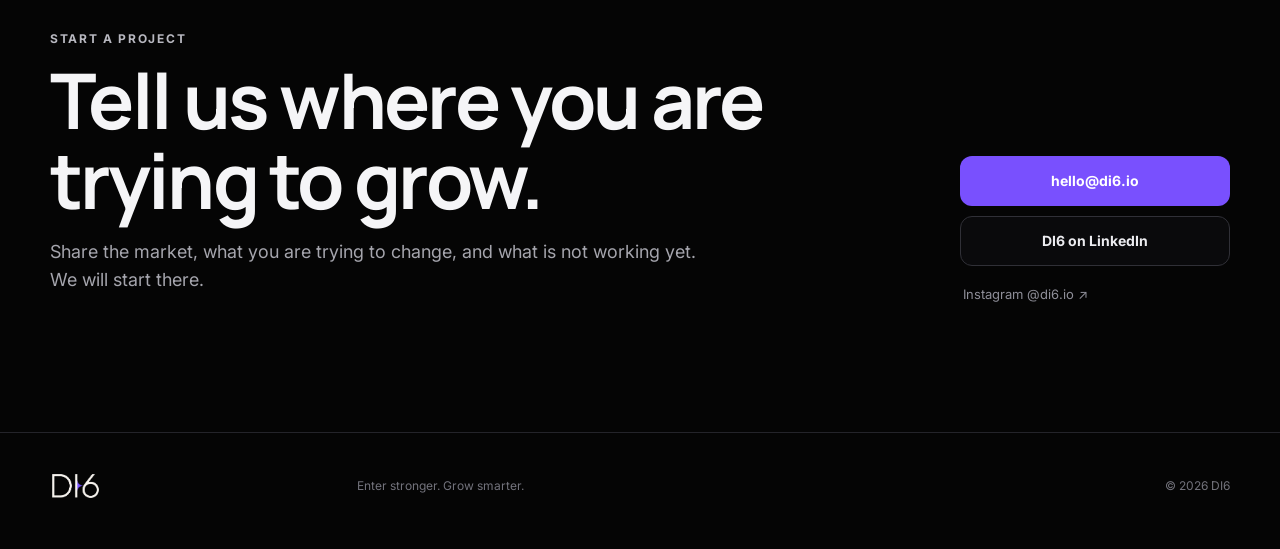
==== commit d2e852e0: "Add files via upload new update" ====
--- a/index.html
+++ b/index.html
@@ -3,13 +3,15 @@
 <head>
   <meta charset="utf-8" />
   <meta name="viewport" content="width=device-width, initial-scale=1" />
-  <meta name="description" content="DI6 is a creator intelligence and brand growth studio helping brands build smarter creator partnerships across markets." />
+  <meta name="description" content="DI6 helps international brands enter, reposition and grow in the U.S. and Middle East through market strategy, social & content, and creator partnerships." />
   <meta name="theme-color" content="#050505" />
-  <meta property="og:title" content="DI6 — Creator Intelligence for Global Growth" />
-  <meta property="og:description" content="Smarter creator partnerships, stronger campaigns and more relevant connections across markets." />
+  <meta property="og:title" content="DI6 — U.S. & Middle East Market Growth" />
+  <meta property="og:description" content="Market strategy, social & content, and creator partnerships for brands entering or growing in the U.S. and Middle East." />
   <meta property="og:type" content="website" />
-  <title>DI6 — Creator Intelligence for Global Growth</title>
+  <title>DI6 — U.S. & Middle East Market Growth</title>
   <link rel="icon" href="assets/di6-logo.png" />
+  <link rel="alternate" hreflang="en" href="https://di6.io/" />
+  <link rel="alternate" hreflang="zh-CN" href="https://di6.io/cn/" />
   <link rel="preconnect" href="https://fonts.googleapis.com">
   <link rel="preconnect" href="https://fonts.gstatic.com" crossorigin>
   <link href="https://fonts.googleapis.com/css2?family=Inter:wght@400;500;600;700&family=Manrope:wght@500;600;700&display=swap" rel="stylesheet">
@@ -22,10 +24,11 @@
         <img src="assets/di6-logo.png" alt="DI6" />
       </a>
       <div class="nav-links">
-        <a href="#services">Services</a>
+        <a href="#ways">How we help</a>
+        <a href="#services">Capabilities</a>
         <a href="#why">Why DI6</a>
-        <a href="#process">Process</a>
-        <a href="#contact" class="nav-cta">Start a project</a>
+        <a class="language" href="cn/" lang="zh-CN">中文</a>
+        <a href="#contact" class="nav-cta">Talk to DI6</a>
       </div>
       <button class="menu" aria-label="Toggle menu" aria-expanded="false">Menu</button>
     </nav>
@@ -33,94 +36,106 @@
 
   <main id="top">
     <section class="hero container">
-      <div class="eyebrow"><span></span> Creator intelligence for global growth</div>
-      <h1>Smarter creator partnerships.<br><em>Built to travel.</em></h1>
-      <p class="hero-copy">DI6 helps brands discover, evaluate and activate high-fit creators across markets — combining AI-assisted research with human judgment, cultural context and clear strategy.</p>
+      <div class="eyebrow"><span></span> U.S. + Middle East market growth</div>
+      <h1>Make your brand relevant<br><em>in the U.S. and Middle East.</em></h1>
+      <p class="hero-copy">DI6 helps international brands enter, reposition and grow in the U.S. and Middle East through market strategy, social &amp; content, and creator partnerships.</p>
       <div class="hero-actions">
-        <a class="btn primary" href="mailto:hello@di6.io?subject=Project%20inquiry%20%E2%80%94%20DI6">Start a project</a>
-        <a class="btn ghost" href="#services">Explore services</a>
+        <a class="btn primary" href="#contact">Talk to DI6</a>
+        <a class="btn ghost" href="#ways">See how we help</a>
       </div>
       <div class="hero-proof" aria-label="DI6 focus areas">
-        <span>Global creator sourcing</span>
-        <span>Cross-market strategy</span>
-        <span>Beauty · Fashion · Lifestyle · Home</span>
+        <span>U.S. market</span>
+        <span>Middle East market</span>
+        <span>Strategy · Social · Creators</span>
       </div>
     </section>
 
     <section class="statement">
       <div class="container split">
-        <p class="kicker">The challenge</p>
+        <p class="kicker">The real challenge</p>
         <div>
-          <h2>The right creator is not always the biggest creator.</h2>
-          <p>Strong creator marketing depends on fit: audience, culture, content, brand context and commercial potential. DI6 turns fragmented research into a focused, decision-ready shortlist.</p>
+          <h2>Being present in a market is not the same as being relevant in it.</h2>
+          <p>A new market changes the audience, the context, what feels credible and who carries influence. We figure out what needs to change before adding more content, creators or spend.</p>
+        </div>
+      </div>
+    </section>
+
+    <section id="ways" class="section soft">
+      <div class="container">
+        <div class="section-head narrow">
+          <p class="kicker">Where are you now?</p>
+          <h2>Start with the situation, not a service list.</h2>
+        </div>
+        <div class="ways">
+          <article class="way">
+            <span>01</span>
+            <div>
+              <h3>Entering a market</h3>
+              <p>You are preparing to launch in the U.S. or Middle East and need the right positioning, social direction and creator ecosystem from day one.</p>
+            </div>
+          </article>
+          <article class="way">
+            <span>02</span>
+            <div>
+              <h3>Something isn’t working</h3>
+              <p>You are already in-market, but the positioning, social presence, content or creator strategy is not getting the response you expected.</p>
+            </div>
+          </article>
+          <article class="way">
+            <span>03</span>
+            <div>
+              <h3>Ready to grow</h3>
+              <p>You have a foundation in place and want to scale through stronger social, creator partnerships, campaigns and focused market activity.</p>
+            </div>
+          </article>
         </div>
       </div>
     </section>
 
     <section id="services" class="section container">
       <div class="section-head">
-        <p class="kicker">What we do</p>
-        <h2>From market brief to campaign-ready creator shortlist.</h2>
+        <p class="kicker">Capabilities</p>
+        <h2>Three connected parts of market growth.</h2>
       </div>
-      <div class="grid four">
+      <div class="grid three">
         <article class="card">
           <div class="num">01</div>
-          <h3>Creator sourcing</h3>
-          <p>Focused discovery based on your market, audience, product, platform and campaign objective.</p>
+          <h3>Market strategy</h3>
+          <p>Market entry and repositioning, audience and cultural insight, competitive context, messaging, localization and launch direction.</p>
         </article>
         <article class="card">
           <div class="num">02</div>
-          <h3>Creator evaluation</h3>
-          <p>We assess audience quality, content fit, brand safety, positioning and commercial relevance — not just follower count.</p>
+          <h3>Social &amp; content</h3>
+          <p>Social strategy, channel planning, content direction, localization and ongoing social support — built for the market, not copied into it.</p>
         </article>
         <article class="card">
           <div class="num">03</div>
-          <h3>Outreach & partnerships</h3>
-          <p>Contact research, outreach angles and partnership support designed to move strong matches toward collaboration.</p>
-        </article>
-        <article class="card">
-          <div class="num">04</div>
-          <h3>Campaign strategy</h3>
-          <p>Creator selection and campaign direction shaped around market context, brand goals and the story you need to tell.</p>
+          <h3>Creator partnerships</h3>
+          <p>Creator strategy, sourcing, vetting, outreach, partnership management, campaign concepts and selected activations when they support growth.</p>
         </article>
       </div>
     </section>
 
-    <section id="why" class="section soft">
-      <div class="container">
-        <div class="section-head narrow">
-          <p class="kicker">Why DI6</p>
-          <h2>A sharper way to build creator partnerships across markets.</h2>
-        </div>
-        <div class="reasons">
-          <div class="reason"><strong>Focused discovery</strong><span>Less time digging through disconnected platforms and generic creator lists.</span></div>
-          <div class="reason"><strong>Context over vanity metrics</strong><span>Recommendations are matched to your brand, market and campaign — not a one-size-fits-all score.</span></div>
-          <div class="reason"><strong>AI + human judgment</strong><span>Technology improves speed and consistency; human review protects taste, nuance and relevance.</span></div>
-          <div class="reason"><strong>Built for cross-border work</strong><span>We think beyond a single market, helping brands navigate different creator ecosystems and audience expectations.</span></div>
-        </div>
+    <section id="why" class="section container why-section">
+      <div class="section-head narrow">
+        <p class="kicker">Why DI6</p>
+        <h2>The right solution starts with the real bottleneck.</h2>
       </div>
-    </section>
-
-    <section id="process" class="section container">
-      <div class="section-head">
-        <p class="kicker">How it works</p>
-        <h2>A clear path from brief to activation.</h2>
+      <div class="reasons">
+        <div class="reason"><strong>Market context first</strong><span>We diagnose what is actually limiting relevance or growth before recommending more content, creators or spend.</span></div>
+        <div class="reason"><strong>Creator intelligence</strong><span>We look beyond follower count to assess audience relationship, content fit, cultural relevance and commercial potential.</span></div>
+        <div class="reason"><strong>AI-assisted research</strong><span>Technology helps us research faster and compare more consistently; human judgment stays in control of nuance, taste and context.</span></div>
+        <div class="reason"><strong>Strategy + execution</strong><span>We can stop at strategy or stay involved across social, creator partnerships, campaigns and selected activations.</span></div>
       </div>
-      <div class="process" role="list">
-        <div class="step" role="listitem"><span>01</span><strong>Brief</strong><p>Market, audience, goals and campaign context.</p></div>
-        <div class="step" role="listitem"><span>02</span><strong>Discover</strong><p>Build a focused pool of relevant creators across target markets.</p></div>
-        <div class="step" role="listitem"><span>03</span><strong>Evaluate</strong><p>Review fit using data, content signals and human judgment.</p></div>
-        <div class="step" role="listitem"><span>04</span><strong>Shortlist</strong><p>Deliver the strongest options with clear rationale and next steps.</p></div>
-        <div class="step" role="listitem"><span>05</span><strong>Activate</strong><p>Support outreach, partnership coordination and campaign planning.</p></div>
-      </div>
+      <p class="why-note">Built from hands-on work across brand, social and creator strategy — not just recommendations on a slide.</p>
     </section>
 
     <section class="section audience">
       <div class="container split">
-        <p class="kicker">Built for growth</p>
+        <p class="kicker">Who we work with</p>
         <div>
-          <h2>For brands entering new markets and building creator-led growth.</h2>
-          <p>DI6 is designed for beauty, fashion, lifestyle, home and consumer brands that need smarter creator discovery, stronger market context and a more efficient path from research to collaboration.</p>
+          <h2>International brands building in the U.S. or Middle East.</h2>
+          <p>We work with brands entering or growing in the U.S., and with international brands expanding into the Middle East. Our strongest category experience is across beauty, fashion, lifestyle, home and consumer products.</p>
         </div>
       </div>
     </section>
@@ -128,14 +143,13 @@
     <section id="contact" class="contact container">
       <div>
         <p class="kicker">Start a project</p>
-        <h2>Planning a creator campaign?</h2>
-        <p>Tell us the market, product and campaign goal. We’ll help you build a sharper creator shortlist and a clearer path to activation.</p>
-        <a class="contact-email" href="mailto:hello@di6.io">hello@di6.io</a>
+        <h2>Tell us where you are trying to grow.</h2>
+        <p>Share the market, what you are trying to change, and what is not working yet. We will start there.</p>
       </div>
       <div class="contact-actions">
-        <a class="btn primary" href="mailto:hello@di6.io?subject=Project%20inquiry%20%E2%80%94%20DI6">Email DI6</a>
-        <a class="btn ghost" href="https://www.instagram.com/di6.io/" target="_blank" rel="noreferrer">Instagram · @di6.io</a>
-        <a class="btn ghost" href="https://www.linkedin.com/company/di6/" target="_blank" rel="noreferrer">LinkedIn · DI6</a>
+        <a class="btn primary" href="mailto:hello@di6.io">hello@di6.io</a>
+        <a class="btn ghost" href="https://www.linkedin.com/company/di6/" target="_blank" rel="noreferrer">DI6 on LinkedIn</a>
+        <a class="text-link" href="https://www.instagram.com/di6.io/" target="_blank" rel="noreferrer">Instagram @di6.io ↗</a>
       </div>
     </section>
   </main>
@@ -143,10 +157,7 @@
   <footer>
     <div class="container footer-row">
       <img src="assets/di6-logo.png" alt="DI6" />
-      <div class="footer-copy">
-        <p>Creator Intelligence for Global Growth.</p>
-        <a href="mailto:hello@di6.io">hello@di6.io</a>
-      </div>
+      <p>Enter stronger. Grow smarter.</p>
       <p>© <span id="year"></span> DI6</p>
     </div>
   </footer>
--- a/styles.css
+++ b/styles.css
@@ -2,112 +2,87 @@
   --bg:#050505;
   --panel:#0b0b0d;
   --panel-2:#101014;
-  --text:#f7f7f8;
-  --muted:#a7a7b0;
+  --text:#f5f5f7;
+  --muted:#a5a5ad;
   --line:#24242a;
   --purple:#7950fe;
-  --purple-2:#a28aff;
+  --purple-2:#9a7cff;
   --max:1180px;
 }
 *{box-sizing:border-box}
 html{scroll-behavior:smooth}
-body{margin:0;background:var(--bg);color:var(--text);font-family:Inter,system-ui,-apple-system,BlinkMacSystemFont,"Segoe UI",sans-serif;line-height:1.55;-webkit-font-smoothing:antialiased;text-rendering:optimizeLegibility}
+body{margin:0;background:var(--bg);color:var(--text);font-family:Inter,"PingFang SC","Microsoft YaHei",system-ui,-apple-system,BlinkMacSystemFont,"Segoe UI",sans-serif;line-height:1.55}
 a{color:inherit;text-decoration:none}
 .container{width:min(calc(100% - 40px),var(--max));margin-inline:auto}
-.nav-wrap{position:sticky;top:0;z-index:30;background:rgba(5,5,5,.82);backdrop-filter:blur(20px);-webkit-backdrop-filter:blur(20px);border-bottom:1px solid rgba(255,255,255,.06)}
+.nav-wrap{position:sticky;top:0;z-index:30;background:rgba(5,5,5,.84);backdrop-filter:blur(18px);border-bottom:1px solid rgba(255,255,255,.055)}
 .nav{height:76px;display:flex;align-items:center;justify-content:space-between;gap:28px}
 .brand img{display:block;width:96px;height:38px;object-fit:contain;object-position:left center}
-.nav-links{display:flex;align-items:center;gap:28px;font-size:14px;color:#c7c7ce}
-.nav-links a{transition:color .18s ease,border-color .18s ease,background .18s ease}
+.nav-links{display:flex;align-items:center;gap:25px;font-size:14px;color:#c4c4ca}
 .nav-links a:hover{color:white}
-.nav-cta{border:1px solid #34343b;border-radius:999px;padding:10px 16px!important;background:rgba(255,255,255,.02)}
-.nav-cta:hover{border-color:#575761;background:rgba(255,255,255,.035)}
+.nav-links .language{color:var(--purple-2);font-weight:700}
+.nav-cta{border:1px solid #34343b;border-radius:999px;padding:10px 16px!important}
 .menu{display:none;background:none;border:0;color:white;font:inherit}
-.hero{padding:124px 0 90px;min-height:720px;display:flex;flex-direction:column;justify-content:center;position:relative;overflow:hidden}
-.hero:after{content:"";position:absolute;width:660px;height:660px;border-radius:50%;background:radial-gradient(circle,rgba(121,80,254,.17),rgba(121,80,254,.045) 36%,rgba(121,80,254,0) 70%);right:-185px;top:-5px;pointer-events:none;filter:blur(2px)}
+.hero{padding:118px 0 86px;min-height:720px;display:flex;flex-direction:column;justify-content:center;position:relative;overflow:hidden}
+.hero:after{content:"";position:absolute;width:560px;height:560px;border-radius:50%;background:radial-gradient(circle,rgba(121,80,254,.15),rgba(121,80,254,0) 68%);right:-130px;top:18px;pointer-events:none}
 .eyebrow,.kicker{text-transform:uppercase;letter-spacing:.14em;font-size:12px;font-weight:700;color:#b8b8c0}
-.eyebrow{display:flex;align-items:center;gap:10px;position:relative;z-index:1}
-.eyebrow span{display:inline-block;width:28px;height:1px;background:linear-gradient(90deg,var(--purple),var(--purple-2))}
-h1,h2,h3{font-family:Manrope,Inter,sans-serif;margin:0;letter-spacing:-.035em}
-h1{font-size:clamp(56px,7.7vw,100px);line-height:.97;max-width:1040px;margin:24px 0 28px;position:relative;z-index:1}
+html[lang="zh-CN"] .eyebrow,html[lang="zh-CN"] .kicker{text-transform:none;letter-spacing:.08em}
+.eyebrow{display:flex;align-items:center;gap:10px}
+.eyebrow span{display:inline-block;width:28px;height:1px;background:var(--purple)}
+h1,h2,h3{font-family:Manrope,Inter,"PingFang SC","Microsoft YaHei",sans-serif;margin:0;letter-spacing:-.035em}
+html[lang="zh-CN"] h1,html[lang="zh-CN"] h2,html[lang="zh-CN"] h3{letter-spacing:-.02em}
+h1{font-size:clamp(56px,8vw,104px);line-height:.96;max-width:1080px;margin:24px 0 28px}
+html[lang="zh-CN"] h1{font-size:clamp(48px,7.3vw,92px);line-height:1.04;max-width:1120px}
 h1 em{font-style:normal;color:var(--purple-2)}
-.hero-copy{font-size:clamp(18px,2.1vw,23px);max-width:790px;color:#c8c8cf;margin:0 0 34px;position:relative;z-index:1}
-.hero-actions{display:flex;gap:12px;flex-wrap:wrap;position:relative;z-index:1}
-.btn{display:inline-flex;align-items:center;justify-content:center;min-height:50px;padding:0 20px;border-radius:12px;font-size:14px;font-weight:700;transition:transform .18s ease,background .18s ease,border-color .18s ease,box-shadow .18s ease}
+.hero-copy{font-size:clamp(18px,2.2vw,24px);max-width:820px;color:#c6c6cd;margin:0 0 34px}
+.hero-actions{display:flex;gap:12px;flex-wrap:wrap}
+.btn{display:inline-flex;align-items:center;justify-content:center;min-height:50px;padding:0 20px;border-radius:12px;font-size:14px;font-weight:700;transition:.18s ease}
 .btn:hover{transform:translateY(-1px)}
-.primary{background:linear-gradient(135deg,#7250f5,#865fff);color:white;box-shadow:0 10px 34px rgba(121,80,254,.16)}
-.primary:hover{background:linear-gradient(135deg,#7c59fa,#9270ff);box-shadow:0 12px 38px rgba(121,80,254,.23)}
-.ghost{border:1px solid #303037;background:#0a0a0c;color:#ececf0}
-.ghost:hover{border-color:#4b4b54;background:#0d0d10}
-.hero-proof{display:flex;gap:28px;flex-wrap:wrap;margin-top:70px;padding-top:24px;border-top:1px solid var(--line);font-size:13px;color:#8d8d96;position:relative;z-index:1}
-.hero-proof span{display:flex;align-items:center;gap:9px}
-.hero-proof span:before{content:"";width:4px;height:4px;border-radius:50%;background:var(--purple-2);box-shadow:0 0 14px rgba(162,138,255,.8)}
+.primary{background:var(--purple);color:white}.primary:hover{background:#855fff}
+.ghost{border:1px solid #303037;background:#0a0a0c;color:#ececf0}.ghost:hover{border-color:#484851}
+.hero-proof{display:flex;gap:28px;flex-wrap:wrap;margin-top:68px;padding-top:24px;border-top:1px solid var(--line);font-size:13px;color:#85858e}
 .statement,.audience{border-top:1px solid var(--line);border-bottom:1px solid var(--line);background:#08080a}
-.split{display:grid;grid-template-columns:240px 1fr;gap:70px;padding-top:90px;padding-bottom:90px}
-.split h2{font-size:clamp(34px,4.6vw,58px);line-height:1.08;max-width:900px}
+.split{display:grid;grid-template-columns:240px 1fr;gap:70px;padding-top:86px;padding-bottom:86px}
+.split h2{font-size:clamp(34px,4.7vw,58px);line-height:1.08;max-width:930px}
 .split p:not(.kicker){max-width:790px;color:var(--muted);font-size:18px;margin-top:26px}
-.section{padding-top:116px;padding-bottom:116px}
-.section-head{max-width:850px;margin-bottom:56px}
-.section-head.narrow{max-width:930px}
-.section-head h2{font-size:clamp(38px,5vw,64px);line-height:1.06;margin-top:10px}
-.grid.four{display:grid;grid-template-columns:repeat(4,1fr);gap:14px}
-.card{background:linear-gradient(180deg,#0c0c0f 0%,#09090b 100%);border:1px solid var(--line);border-radius:20px;padding:28px 24px;min-height:292px;transition:transform .2s ease,border-color .2s ease,background .2s ease}
-.card:hover{transform:translateY(-3px);border-color:#373741;background:linear-gradient(180deg,#0e0e12 0%,#0a0a0d 100%)}
-.card .num{font-size:12px;color:var(--purple-2);font-weight:700;letter-spacing:.1em;margin-bottom:54px}
-.card h3{font-size:21px;margin-bottom:14px}
+.section{padding-top:112px;padding-bottom:112px}
+.section-head{max-width:850px;margin-bottom:54px}.section-head.narrow{max-width:940px}
+.section-head h2{font-size:clamp(38px,5.1vw,64px);line-height:1.06;margin-top:10px}
+.grid.three{display:grid;grid-template-columns:repeat(3,1fr);gap:14px}
+.card{background:var(--panel);border:1px solid var(--line);border-radius:20px;padding:28px 24px;min-height:290px}
+.card .num{font-size:12px;color:var(--purple-2);font-weight:700;letter-spacing:.1em;margin-bottom:56px}
+.card h3{font-size:23px;margin-bottom:14px}
 .card p{color:var(--muted);font-size:14px;margin:0}
 .soft{background:linear-gradient(180deg,#08080a 0%,#0b0b0e 100%);border-top:1px solid var(--line);border-bottom:1px solid var(--line)}
+.ways{border-top:1px solid var(--line)}
+.way{display:grid;grid-template-columns:90px 1fr;gap:32px;padding:31px 0;border-bottom:1px solid var(--line)}
+.way>span{font-size:12px;color:var(--purple-2);font-weight:700;letter-spacing:.1em;padding-top:7px}
+.way h3{font-size:24px;margin-bottom:8px}
+.way p{color:var(--muted);font-size:16px;max-width:760px;margin:0}
 .reasons{border-top:1px solid var(--line)}
-.reason{display:grid;grid-template-columns:280px 1fr;gap:40px;padding:28px 0;border-bottom:1px solid var(--line)}
-.reason strong{font-size:18px}
-.reason span{color:var(--muted);font-size:16px;max-width:700px}
-.process{display:grid;grid-template-columns:repeat(5,1fr);border-top:1px solid var(--line);border-bottom:1px solid var(--line)}
-.step{padding:28px 22px 32px;border-right:1px solid var(--line);min-height:240px;transition:background .18s ease}
-.step:hover{background:#08080a}
-.step:last-child{border-right:0}
-.step span{font-size:12px;color:var(--purple-2);font-weight:700}
-.step strong{display:block;font-family:Manrope,sans-serif;font-size:22px;margin:46px 0 8px}
-.step p{color:var(--muted);font-size:13px;margin:0}
-.contact{padding-top:124px;padding-bottom:124px;display:grid;grid-template-columns:1fr auto;gap:70px;align-items:end}
+.reason{display:grid;grid-template-columns:280px 1fr;gap:40px;padding:27px 0;border-bottom:1px solid var(--line)}
+.reason strong{font-size:18px}.reason span{color:var(--muted);font-size:16px;max-width:700px}
+.contact{padding-top:120px;padding-bottom:120px;display:grid;grid-template-columns:1fr auto;gap:70px;align-items:end}
 .contact h2{font-size:clamp(44px,6vw,78px);line-height:1.04;margin:10px 0 18px}
-.contact p:not(.kicker){color:var(--muted);font-size:18px;max-width:680px}
-.contact-email{display:inline-block;margin-top:16px;font-family:Manrope,Inter,sans-serif;font-size:clamp(22px,2.5vw,31px);font-weight:600;letter-spacing:-.02em;color:#f5f5f7;border-bottom:1px solid #3f3f48;padding-bottom:5px;transition:color .18s ease,border-color .18s ease}
-.contact-email:hover{color:var(--purple-2);border-color:var(--purple)}
-.contact-actions{display:flex;flex-direction:column;gap:10px;min-width:285px}
-footer{border-top:1px solid var(--line);padding:34px 0 44px}
-.footer-row{display:grid;grid-template-columns:1fr 2fr 1fr;align-items:center;gap:24px;color:#777780;font-size:12px}
-.footer-row img{width:74px;height:28px;object-fit:contain;object-position:left}
-.footer-copy{display:flex;align-items:center;justify-content:center;gap:14px;flex-wrap:wrap}
-.footer-copy p{margin:0}
-.footer-copy a{color:#9999a2;transition:color .18s ease}
-.footer-copy a:hover{color:#d7d7dd}
-.footer-row>p:last-child{text-align:right}
-@media (max-width:950px){
-  .nav-links{display:none;position:absolute;left:20px;right:20px;top:68px;background:#0b0b0e;border:1px solid var(--line);border-radius:16px;padding:18px;flex-direction:column;align-items:stretch;box-shadow:0 24px 60px rgba(0,0,0,.45)}
-  .nav-links.open{display:flex}
-  .menu{display:block}
-  .split{grid-template-columns:1fr;gap:18px}
-  .grid.four{grid-template-columns:repeat(2,1fr)}
-  .process{grid-template-columns:1fr 1fr}
-  .step{border-bottom:1px solid var(--line)}
-  .contact{grid-template-columns:1fr}
-  .contact-actions{min-width:0;max-width:380px}
-  .footer-row{grid-template-columns:1fr}
-  .footer-copy{justify-content:flex-start}
-  .footer-row>p:last-child{text-align:left}
-}
-@media (max-width:620px){
-  .container{width:min(calc(100% - 28px),var(--max))}
-  .hero{padding-top:90px;min-height:auto}
-  .hero-proof{gap:10px 20px;margin-top:56px}
-  .section{padding-top:86px;padding-bottom:86px}
-  .grid.four{grid-template-columns:1fr}
-  .card{min-height:225px}
-  .card .num{margin-bottom:34px}
-  .reason{grid-template-columns:1fr;gap:8px}
-  .process{grid-template-columns:1fr}
-  .step{border-right:0;min-height:0}
-  .contact{padding-top:90px;padding-bottom:90px}
-  .btn{width:100%}
-  .contact-email{font-size:23px}
-}
+.contact p:not(.kicker){color:var(--muted);font-size:18px;max-width:650px}
+.contact-actions{display:flex;flex-direction:column;gap:10px;min-width:270px}
+.text-link{font-size:13px;color:#8e8e98;padding:8px 3px}.text-link:hover{color:white}
+footer{border-top:1px solid var(--line);padding:32px 0 42px}.footer-row{display:grid;grid-template-columns:1fr 2fr 1fr;align-items:center;gap:24px;color:#73737c;font-size:12px}.footer-row img{width:74px;height:28px;object-fit:contain;object-position:left}.footer-row p:last-child{text-align:right}
+@media (max-width:950px){.nav-links{display:none;position:absolute;left:20px;right:20px;top:68px;background:#0b0b0e;border:1px solid var(--line);border-radius:16px;padding:18px;flex-direction:column;align-items:stretch}.nav-links.open{display:flex}.menu{display:block}.split{grid-template-columns:1fr;gap:18px}.grid.three{grid-template-columns:1fr 1fr}.card:last-child{grid-column:1/-1}.contact{grid-template-columns:1fr}.contact-actions{min-width:0;max-width:360px}.footer-row{grid-template-columns:1fr}.footer-row p:last-child{text-align:left}}
+@media (max-width:620px){.container{width:min(calc(100% - 28px),var(--max))}.hero{padding-top:88px;min-height:auto}.hero-proof{gap:10px 20px}.section{padding-top:84px;padding-bottom:84px}.grid.three{grid-template-columns:1fr}.card:last-child{grid-column:auto}.card{min-height:220px}.card .num{margin-bottom:34px}.way{grid-template-columns:48px 1fr;gap:14px}.reason{grid-template-columns:1fr;gap:8px}.contact{padding-top:88px;padding-bottom:88px}.btn{width:100%}}
+
+/* Repositioning refinements */
+.why-section{padding-bottom:96px}
+.why-note{margin:34px 0 0;color:#8f8f98;font-size:14px;max-width:760px}
+.contact-cn{align-items:center}
+.cn-actions{min-width:340px}
+.rednote-card{display:grid;grid-template-columns:1fr auto;gap:18px;align-items:center;background:#0b0b0d;border:1px solid var(--line);border-radius:18px;padding:18px}
+.rednote-copy{display:flex;flex-direction:column;align-items:flex-start;gap:5px}
+.rednote-copy strong{font-size:15px;color:#f4f4f7}
+.rednote-copy span:not(.rednote-badge){font-size:13px;color:#b3b3bb}
+.rednote-copy small{font-size:11px;color:#73737c}
+.rednote-badge{display:inline-flex;align-items:center;background:#ff2442;color:white;border-radius:999px;padding:5px 10px;font-size:12px;font-weight:700;margin-bottom:5px}
+.rednote-card img{width:112px;height:112px;object-fit:contain;background:white;border-radius:10px;padding:3px}
+html[lang="zh-CN"] body{font-family:"PingFang SC","Microsoft YaHei","Noto Sans CJK SC",system-ui,-apple-system,BlinkMacSystemFont,"Segoe UI",sans-serif}
+html[lang="zh-CN"] h1,html[lang="zh-CN"] h2,html[lang="zh-CN"] h3{font-family:"PingFang SC","Microsoft YaHei","Noto Sans CJK SC",system-ui,-apple-system,BlinkMacSystemFont,"Segoe UI",sans-serif}
+@media (max-width:950px){.cn-actions{min-width:0;max-width:420px}}
+@media (max-width:620px){.rednote-card{grid-template-columns:1fr auto;padding:14px}.rednote-card img{width:96px;height:96px}.why-note{font-size:13px}}
